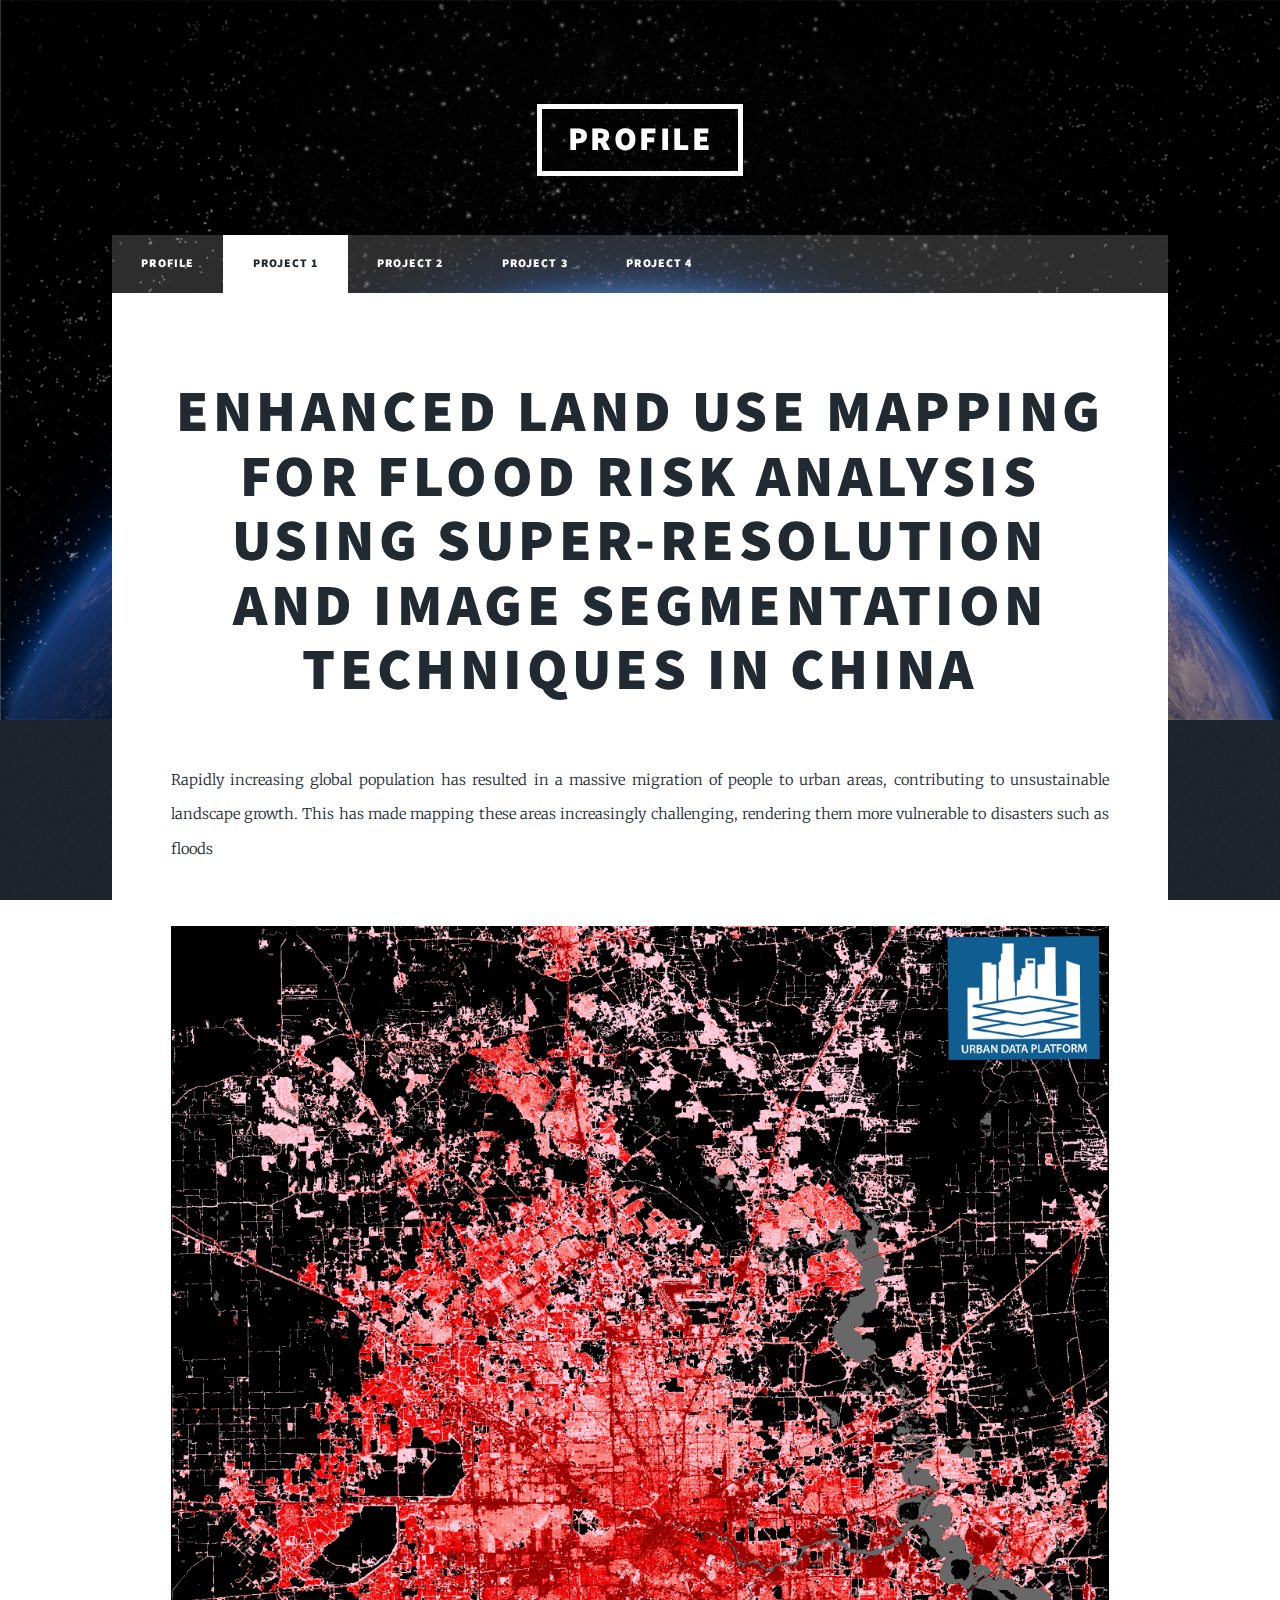
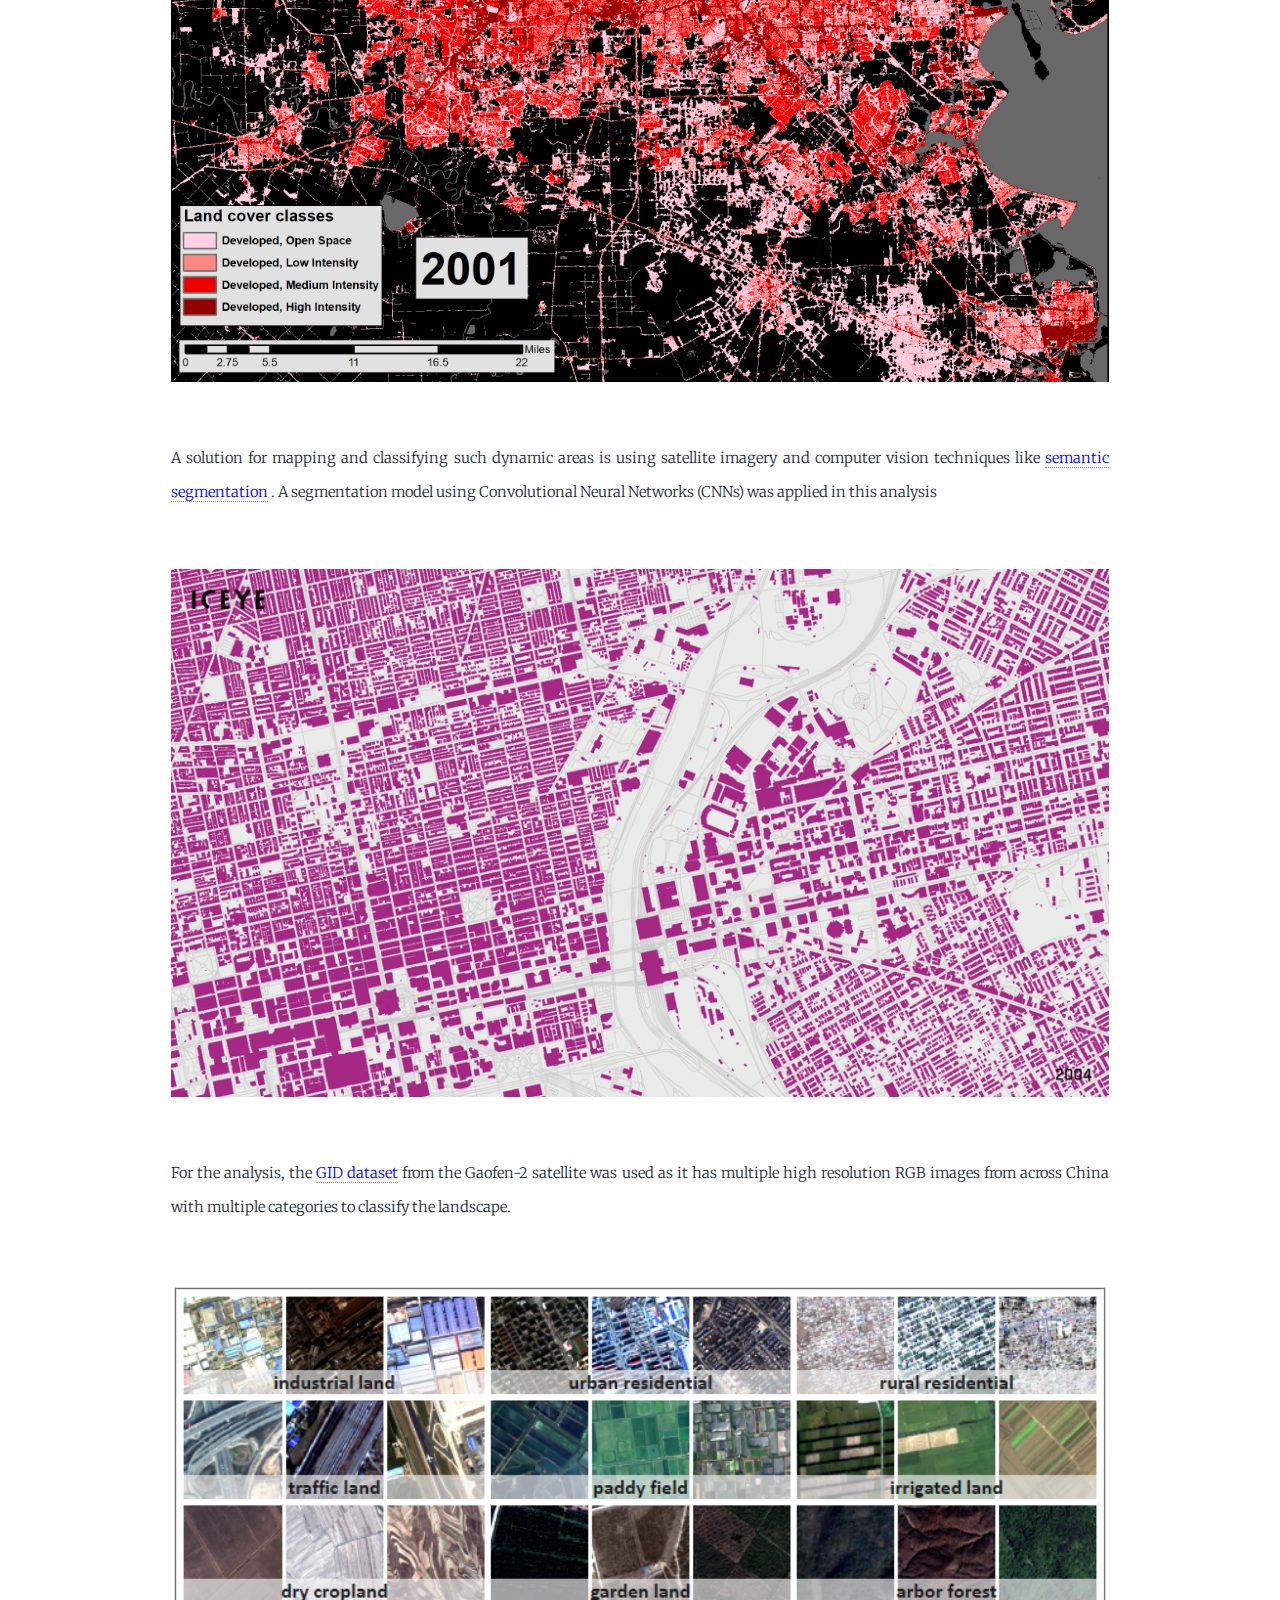
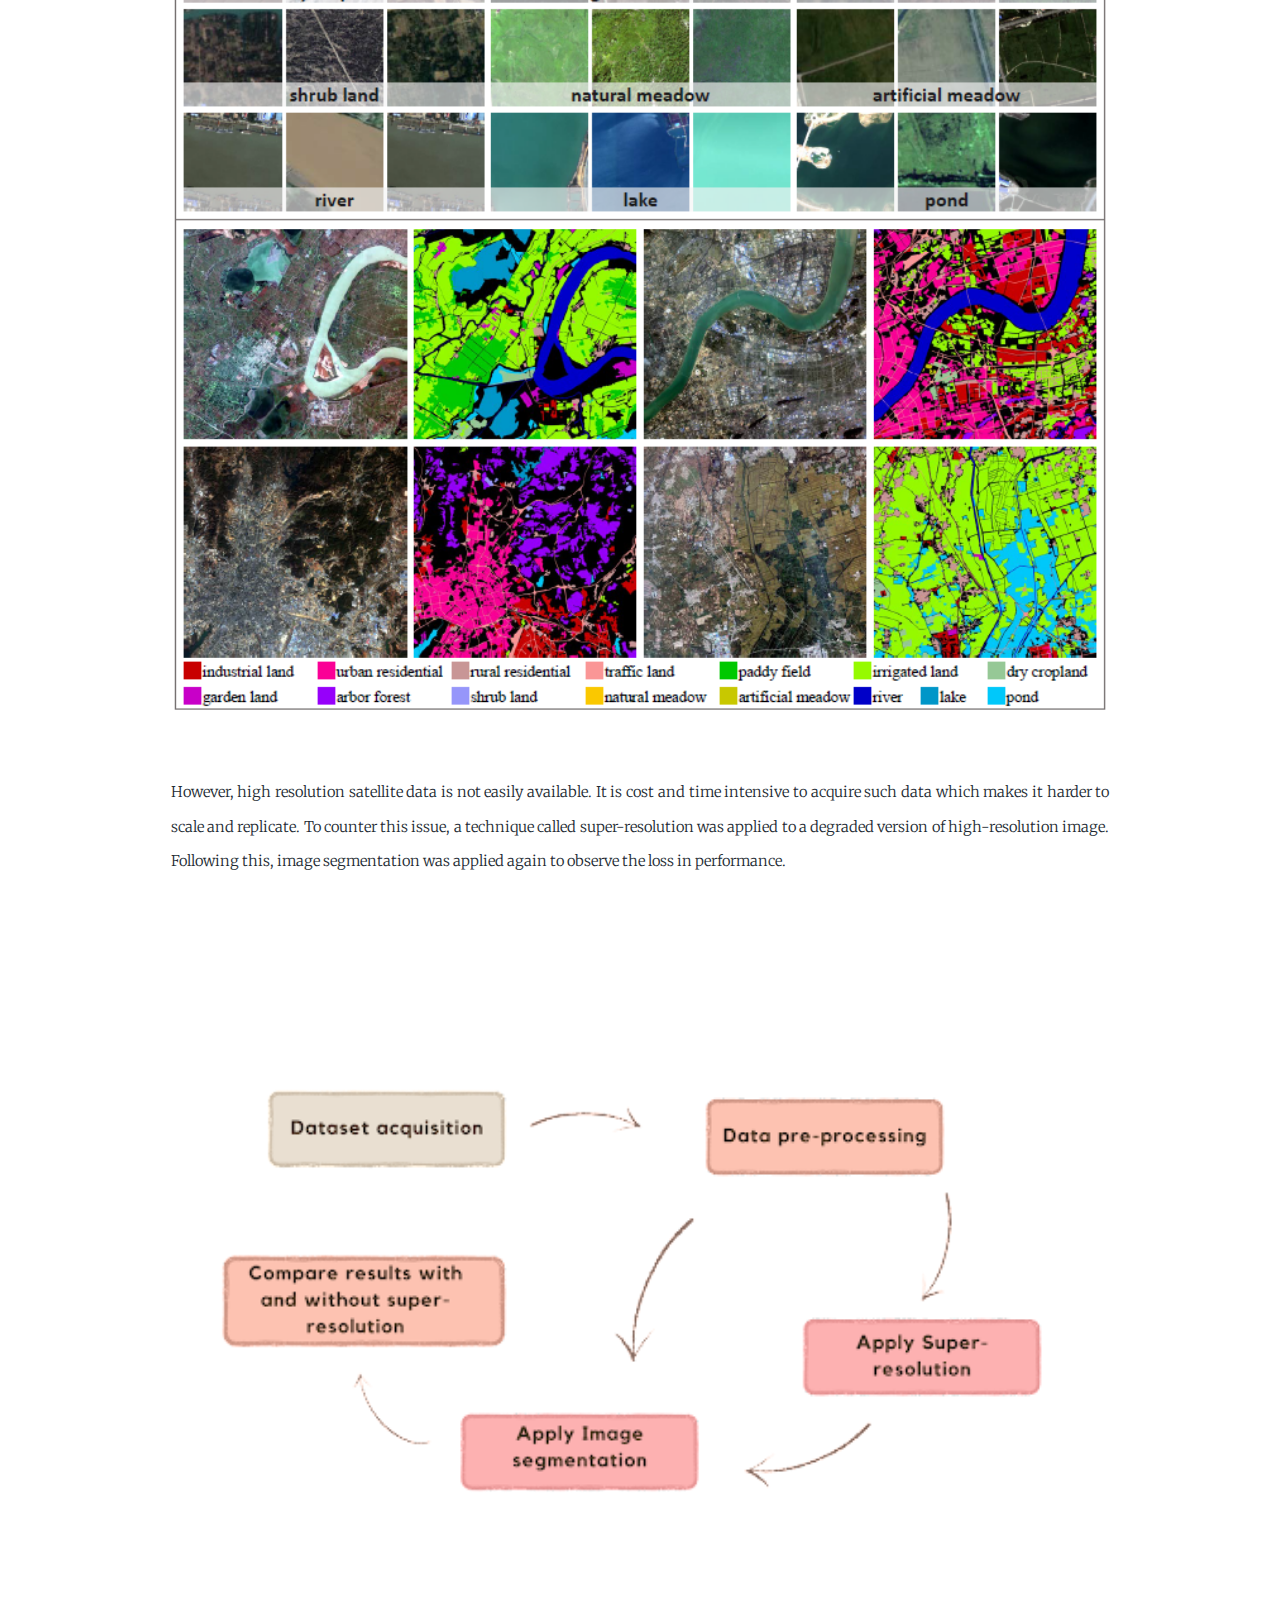
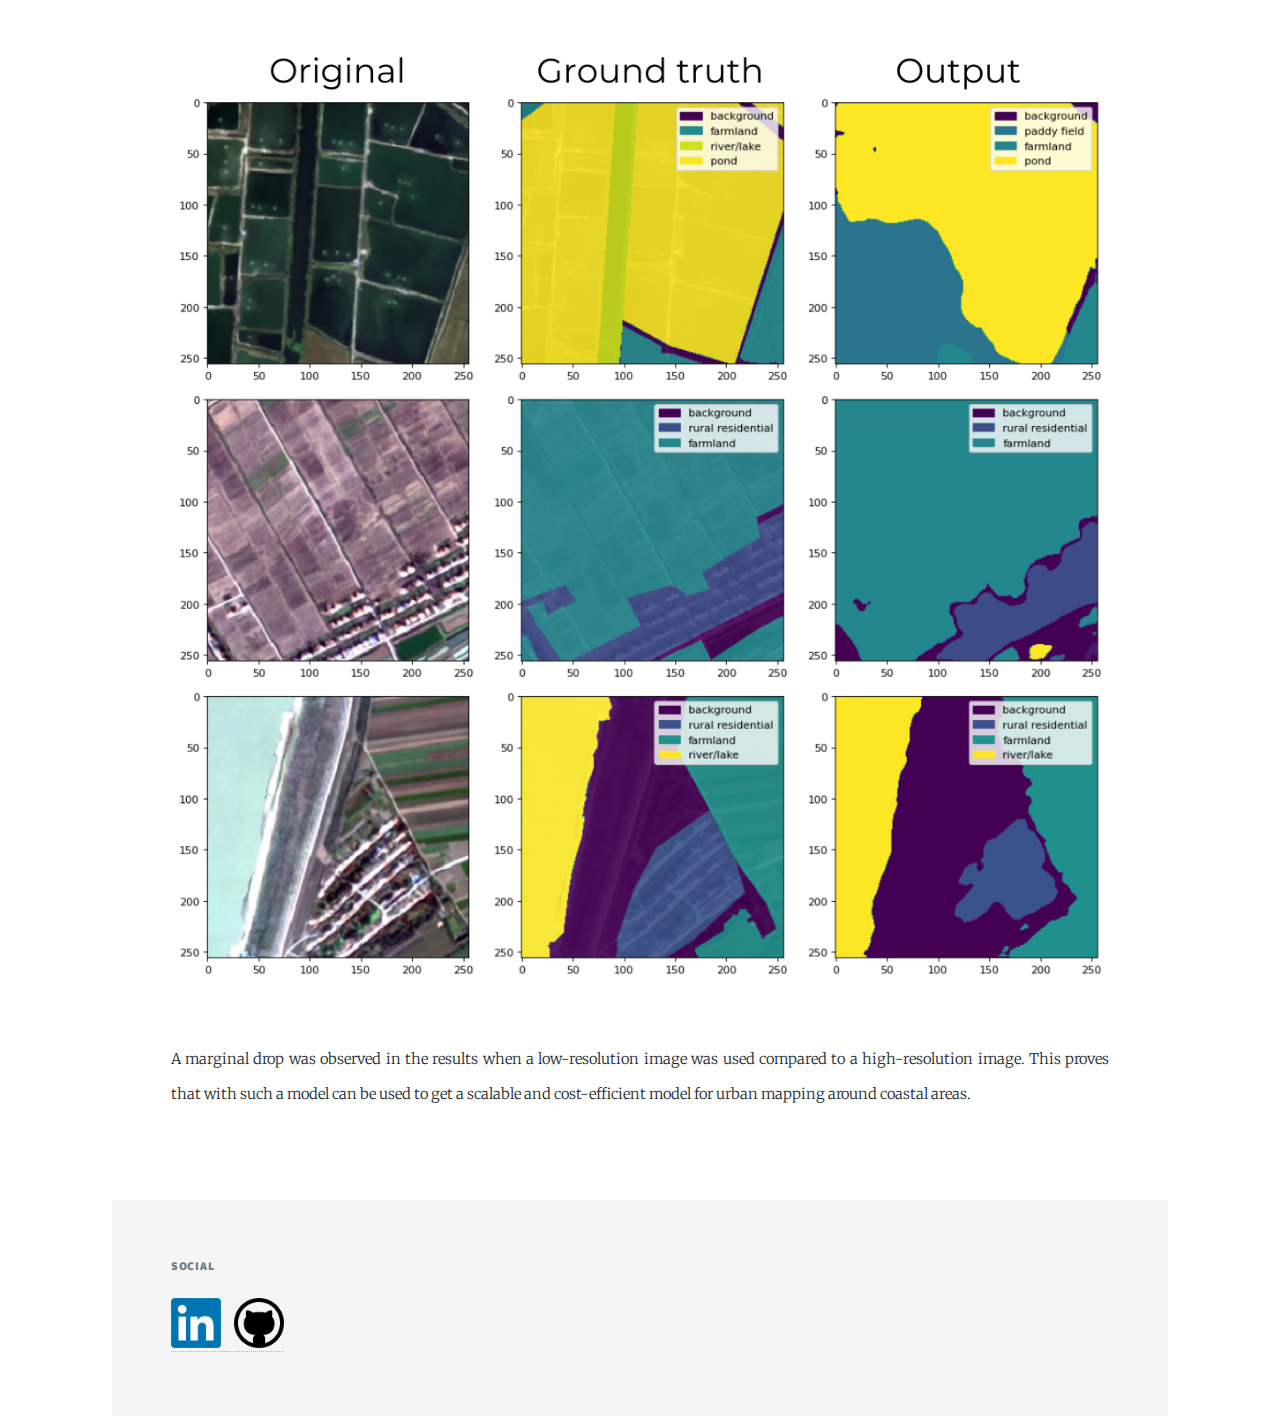
==== Project 1.html @ 46067551 "initial commit" ====
<!DOCTYPE HTML>
<!--
	Massively by HTML5 UP
	html5up.net | @ajlkn
	Free for personal and commercial use under the CCA 3.0 license (html5up.net/license)
-->
<html>
	<head>
		<title>Project 1</title>
		<meta charset="utf-8" />
		<meta name="viewport" content="width=device-width, initial-scale=1, user-scalable=no" />
		<link rel="stylesheet" href="assets/css/main.css" />
		<noscript><link rel="stylesheet" href="assets/css/noscript.css" /></noscript>
	</head>
	<body class="is-preload">

		<!-- Wrapper -->
			<div id="wrapper">

				<!-- Header -->
					<header id="header">
						<a href="index.html" class="logo">Profile</a>
					</header>

				<!-- Nav -->
					<nav id="nav">
						<ul class="links">
							<li><a href="index.html">Profile</a></li>
							<li class="active"><a href="Project 1.html">Project 1</a></li>
							<li><a href="project 2.html">Project 2</a></li>
							<li><a href="project 3.html">Project 3</a></li>
							<li><a href="project 4.html">Project 4</a></li>
						</ul>
						
					</nav>

				<!-- Main -->
					<div id="main">

						<!-- Post -->
						<section class="post">
							<header class="major">
								<h2>Enhanced Land use mapping for flood risk analysis using super-resolution and image segmentation techniques in China
								</h2>
							</header>
							<p>Rapidly increasing global population has resulted in a massive migration of people to urban areas, contributing to unsustainable landscape growth. This has made mapping these areas increasingly challenging, rendering them more vulnerable to disasters such as floods</p>
							<div class="image main"><img src="images/gif1.gif" alt=""/></div>
							<p>A solution for mapping and classifying such dynamic areas is using satellite imagery and computer vision techniques like <a href="https://www.mdpi.com/2072-4292/12/10/1667" style="color:blue;">semantic segmentation</a>
								. A segmentation model using Convolutional Neural Networks (CNNs) was applied in this analysis</p>
							<div class="image main"><img src="images/gif2.gif" alt=""/></div>
							<p>For the analysis, the <a href="https://x-ytong.github.io/project/GID.html" style="color:blue;">GID dataset</a>  from the Gaofen-2 satellite was used as it has multiple high resolution RGB images from across China with multiple categories to classify the landscape.</p>
							<div class="image main 1"><img src="images/p1image1.png" alt=""/></div>
							<p>However, high resolution satellite data is not easily available. It is cost and time intensive to acquire such data which makes it harder to scale and replicate. To counter this issue, a technique called super-resolution was applied to a degraded version of high-resolution image. Following this, image segmentation was applied again to observe the loss in performance.</p>
							<div class="image main"><img src="images/p1image2.png" alt=""/>
								<img src="images/p1image3.png" alt=""/></div>
							<p>A marginal drop was observed in the results when a low-resolution image was used compared to a high-resolution image. This proves that with such a model can be used to get a scalable and cost-efficient model for urban mapping around coastal areas. </p>
						</section>

					</div>

				<!-- Footer -->
				<footer id="footer">

					<section>
							<h3>Social</h3>
							<p><a href="https://www.linkedin.com/in/manav-gupta-isu/" target="_blank">
								<img src="images/LinkedIn.png" width="50" height="50" alt="LinkedIn">
							  </a>
							  <a href="https://github.com/Manav-Gupta" target="_blank">
								<img src="images/GitHub.png" width="50" height="50" style="margin-left:10px ;" alt="GitHub">
							  </a>
							  </p>
						</section>
					
					
					
					</section>
				</footer>

				

			</div>

		<!-- Scripts -->
			<script src="assets/js/jquery.min.js"></script>
			<script src="assets/js/jquery.scrollex.min.js"></script>
			<script src="assets/js/jquery.scrolly.min.js"></script>
			<script src="assets/js/browser.min.js"></script>
			<script src="assets/js/breakpoints.min.js"></script>
			<script src="assets/js/util.js"></script>
			<script src="assets/js/main.js"></script>

	</body>
</html>
---- assets/css/main.css ----
@import url(fontawesome-all.min.css);
@import url("https://fonts.googleapis.com/css?family=Merriweather:300,700,300italic,700italic|Source+Sans+Pro:900");

/*
	Massively by HTML5 UP
	html5up.net | @ajlkn
	Free for personal and commercial use under the CCA 3.0 license (html5up.net/license)
*/

html, body, div, span, applet, object,
iframe, h1, h2, h3, h4, h5, h6, p, blockquote,
pre, a, abbr, acronym, address, big, cite,
code, del, dfn, em, img, ins, kbd, q, s, samp,
small, strike, strong, sub, sup, tt, var, b,
u, i, center, dl, dt, dd, ol, ul, li, fieldset,
form, label, legend, table, caption, tbody,
tfoot, thead, tr, th, td, article, aside,
canvas, details, embed, figure, figcaption,
footer, header, hgroup, menu, nav, output, ruby,
section, summary, time, mark, audio, video {
	margin: 0;
	padding: 0;
	border: 0;
	font-size: 100%;
	font: inherit;
	vertical-align: baseline;}

article, aside, details, figcaption, figure,
footer, header, hgroup, menu, nav, section {
	display: block;}

body {
	line-height: 1;
}

ol, ul {
	list-style: none;
}

blockquote, q {
	quotes: none;
}

	blockquote:before, blockquote:after, q:before, q:after {
		content: '';
		content: none;
	}

table {
	border-collapse: collapse;
	border-spacing: 0;
}

body {
	-webkit-text-size-adjust: none;
}

mark {
	background-color: transparent;
	color: inherit;
}

input::-moz-focus-inner {
	border: 0;
	padding: 0;
}

input, select, textarea {
	-moz-appearance: none;
	-webkit-appearance: none;
	-ms-appearance: none;
	appearance: none;
}

/* Basic */

	@-ms-viewport {
		width: device-width;
	}

	body {
		-ms-overflow-style: scrollbar;
	}

	@media screen and (max-width: 480px) {

		html, body {
			min-width: 320px;
		}

	}

	html {
		box-sizing: border-box;
	}

	*, *:before, *:after {
		box-sizing: inherit;
	}

	body {
		color: #212931;
		background-image: url(portfolio/assets/images/earth.jpg);
	}
	

		body.is-preload *, body.is-preload *:before, body.is-preload *:after {
			-moz-animation: none !important;
			-webkit-animation: none !important;
			-ms-animation: none !important;
			animation: none !important;
			-moz-transition: none !important;
			-webkit-transition: none !important;
			-ms-transition: none !important;
			transition: none !important;
		}

/* Type */

	html {
		font-size: 16pt;
	}

		@media screen and (max-width: 1680px) {

			html {
				font-size: 12pt;
			}

		}

		@media screen and (max-width: 1280px) {

			html {
				font-size: 11pt;
			}

		}

		@media screen and (max-width: 360px) {

			html {
				font-size: 10pt;
			}

		}

	

	body, input, select, textarea {
		font-family: "Merriweather", Georgia, serif;
		font-weight: 300;
		font-size: 1rem;
		line-height: 2.375;
	}

	a {
		-moz-transition: color 0.2s ease-in-out, background-color 0.2s ease-in-out, border-color 0.2s ease-in-out, box-shadow 0.2s ease-in-out;
		-webkit-transition: color 0.2s ease-in-out, background-color 0.2s ease-in-out, border-color 0.2s ease-in-out, box-shadow 0.2s ease-in-out;
		-ms-transition: color 0.2s ease-in-out, background-color 0.2s ease-in-out, border-color 0.2s ease-in-out, box-shadow 0.2s ease-in-out;
		transition: color 0.2s ease-in-out, background-color 0.2s ease-in-out, border-color 0.2s ease-in-out, box-shadow 0.2s ease-in-out;
		border-bottom: dotted 1px;
		text-decoration: none;
	}

		a:hover {
			border-bottom-color: transparent;
		}

	strong, b {
		font-weight: 600;
	}

	em, i {
		font-style: italic;
	}

	p {
		text-align: justify;
		margin: 0 0 2rem 0;
	}

	h1, h2, h3, h4, h5, h6 {
		font-family: "Source Sans Pro", Helvetica, sans-serif;
		font-weight: 900;
		line-height: 1.5;
		letter-spacing: 0.075em;
		text-transform: uppercase;
		margin: 0 0 1rem 0;
	}

		h1 a, h2 a, h3 a, h4 a, h5 a, h6 a {
			border-bottom: 0;
			color: inherit;
			text-decoration: none;
		}

	h1 {
		font-size: 4rem;
		line-height: 1.1;
		margin: 0 0 2rem 0;
	}

	h2 {
		font-size: 1.75rem;
		line-height: 1.3;
		margin: 0 0 1.5rem 0;
	}

	h3 {
		font-size: 1.25rem;
		margin: 0 0 1.5rem 0;
	}

	h4 {
		font-size: 1rem;
	}

	h5 {
		font-size: 0.9rem;
	}

	h6 {
		font-size: 0.8rem;
	}

	sub {
		font-size: 0.8rem;
		position: relative;
		top: 0.5rem;
	}

	sup {
		font-size: 0.8rem;
		position: relative;
		top: -0.5rem;
	}

	blockquote {
		border-left: solid 4px;
		font-style: italic;
		margin: 0 0 2rem 0;
		padding: 0.5rem 0 0.5rem 2rem;
	}

	code {
		border: solid 2px;
		font-family: "Courier New", monospace;
		font-size: 0.9rem;
		margin: 0 0.25rem;
		padding: 0.25rem 0.65rem;
	}

	pre {
		-webkit-overflow-scrolling: touch;
		font-family: "Courier New", monospace;
		font-size: 0.9rem;
		margin: 0 0 2rem 0;
	}

		pre code {
			display: block;
			line-height: 1.75;
			padding: 1rem 1.5rem;
			overflow-x: auto;
		}

	hr {
		border: 0;
		border-bottom: solid 2px;
		margin: 3rem 0;
	}

		hr.major {
			margin: 5rem 0;
		}

	.align-left {
		text-align: left;
	}

	.align-center {
		text-align: center;
	}

	.align-right {
		text-align: right;
	}

	input, select, textarea {
		color: #212931;
	}

	a {
		color: #212931;
		border-bottom-color: rgba(33, 41, 49, 0.5);
	}

		a:hover {
			border-bottom-color: transparent;
			color: #18bfef !important;
		}

	strong, b {
		color: #212931;
	}

	h1, h2, h3, h4, h5, h6 {
		color: #212931;
	}

	blockquote {
		border-left-color: #eeeeee;
	}

	code {
		background: rgba(220, 220, 220, 0.25);
		border-color: #eeeeee;
	}

	hr {
		border-bottom-color: #eeeeee;
	}

/* Row */

	.row {
		display: flex;
		flex-wrap: wrap;
		box-sizing: border-box;
		align-items: stretch;
	}

		.row > * {
			box-sizing: border-box;
		}

		.row.gtr-uniform > * > :last-child {
			margin-bottom: 0;
		}

		.row.aln-left {
			justify-content: flex-start;
		}

		.row.aln-center {
			justify-content: center;
		}

		.row.aln-right {
			justify-content: flex-end;
		}

		.row.aln-top {
			align-items: flex-start;
		}

		.row.aln-middle {
			align-items: center;
		}

		.row.aln-bottom {
			align-items: flex-end;
		}

		.row > .imp {
			order: -1;
		}

		.row > .col-1 {
			width: 8.33333%;
		}

		.row > .off-1 {
			margin-left: 8.33333%;
		}

		.row > .col-2 {
			width: 16.66667%;
		}

		.row > .off-2 {
			margin-left: 16.66667%;
		}

		.row > .col-3 {
			width: 25%;
		}

		.row > .off-3 {
			margin-left: 25%;
		}

		.row > .col-4 {
			width: 33.33333%;
		}

		.row > .off-4 {
			margin-left: 33.33333%;
		}

		.row > .col-5 {
			width: 41.66667%;
		}

		.row > .off-5 {
			margin-left: 41.66667%;
		}

		.row > .col-6 {
			width: 50%;
		}

		.row > .off-6 {
			margin-left: 50%;
		}

		.row > .col-7 {
			width: 58.33333%;
		}

		.row > .off-7 {
			margin-left: 58.33333%;
		}

		.row > .col-8 {
			width: 66.66667%;
		}

		.row > .off-8 {
			margin-left: 66.66667%;
		}

		.row > .col-9 {
			width: 75%;
		}

		.row > .off-9 {
			margin-left: 75%;
		}

		.row > .col-10 {
			width: 83.33333%;
		}

		.row > .off-10 {
			margin-left: 83.33333%;
		}

		.row > .col-11 {
			width: 91.66667%;
		}

		.row > .off-11 {
			margin-left: 91.66667%;
		}

		.row > .col-12 {
			width: 100%;
		}

		.row > .off-12 {
			margin-left: 100%;
		}

		.row.gtr-0 {
			margin-top: 0;
			margin-left: 0rem;
		}

			.row.gtr-0 > * {
				padding: 0 0 0 0rem;
			}

			.row.gtr-0.gtr-uniform {
				margin-top: 0rem;
			}

				.row.gtr-0.gtr-uniform > * {
					padding-top: 0rem;
				}

		.row.gtr-25 {
			margin-top: 0;
			margin-left: -0.375rem;
		}

			.row.gtr-25 > * {
				padding: 0 0 0 0.375rem;
			}

			.row.gtr-25.gtr-uniform {
				margin-top: -0.375rem;
			}

				.row.gtr-25.gtr-uniform > * {
					padding-top: 0.375rem;
				}

		.row.gtr-50 {
			margin-top: 0;
			margin-left: -0.75rem;
		}

			.row.gtr-50 > * {
				padding: 0 0 0 0.75rem;
			}

			.row.gtr-50.gtr-uniform {
				margin-top: -0.75rem;
			}

				.row.gtr-50.gtr-uniform > * {
					padding-top: 0.75rem;
				}

		.row {
			margin-top: 0;
			margin-left: -1.5rem;
		}

			.row > * {
				padding: 0 0 0 1.5rem;
			}

			.row.gtr-uniform {
				margin-top: -1.5rem;
			}

				.row.gtr-uniform > * {
					padding-top: 1.5rem;
				}

		.row.gtr-150 {
			margin-top: 0;
			margin-left: -2.25rem;
		}

			.row.gtr-150 > * {
				padding: 0 0 0 2.25rem;
			}

			.row.gtr-150.gtr-uniform {
				margin-top: -2.25rem;
			}

				.row.gtr-150.gtr-uniform > * {
					padding-top: 2.25rem;
				}

		.row.gtr-200 {
			margin-top: 0;
			margin-left: -3rem;
		}

			.row.gtr-200 > * {
				padding: 0 0 0 3rem;
			}

			.row.gtr-200.gtr-uniform {
				margin-top: -3rem;
			}

				.row.gtr-200.gtr-uniform > * {
					padding-top: 3rem;
				}

		@media screen and (max-width: 1680px) {

			.row {
				display: flex;
				flex-wrap: wrap;
				box-sizing: border-box;
				align-items: stretch;
			}

				.row > * {
					box-sizing: border-box;
				}

				.row.gtr-uniform > * > :last-child {
					margin-bottom: 0;
				}

				.row.aln-left {
					justify-content: flex-start;
				}

				.row.aln-center {
					justify-content: center;
				}

				.row.aln-right {
					justify-content: flex-end;
				}

				.row.aln-top {
					align-items: flex-start;
				}

				.row.aln-middle {
					align-items: center;
				}

				.row.aln-bottom {
					align-items: flex-end;
				}

				.row > .imp-xlarge {
					order: -1;
				}

				.row > .col-1-xlarge {
					width: 8.33333%;
				}

				.row > .off-1-xlarge {
					margin-left: 8.33333%;
				}

				.row > .col-2-xlarge {
					width: 16.66667%;
				}

				.row > .off-2-xlarge {
					margin-left: 16.66667%;
				}

				.row > .col-3-xlarge {
					width: 25%;
				}

				.row > .off-3-xlarge {
					margin-left: 25%;
				}

				.row > .col-4-xlarge {
					width: 33.33333%;
				}

				.row > .off-4-xlarge {
					margin-left: 33.33333%;
				}

				.row > .col-5-xlarge {
					width: 41.66667%;
				}

				.row > .off-5-xlarge {
					margin-left: 41.66667%;
				}

				.row > .col-6-xlarge {
					width: 50%;
				}

				.row > .off-6-xlarge {
					margin-left: 50%;
				}

				.row > .col-7-xlarge {
					width: 58.33333%;
				}

				.row > .off-7-xlarge {
					margin-left: 58.33333%;
				}

				.row > .col-8-xlarge {
					width: 66.66667%;
				}

				.row > .off-8-xlarge {
					margin-left: 66.66667%;
				}

				.row > .col-9-xlarge {
					width: 75%;
				}

				.row > .off-9-xlarge {
					margin-left: 75%;
				}

				.row > .col-10-xlarge {
					width: 83.33333%;
				}

				.row > .off-10-xlarge {
					margin-left: 83.33333%;
				}

				.row > .col-11-xlarge {
					width: 91.66667%;
				}

				.row > .off-11-xlarge {
					margin-left: 91.66667%;
				}

				.row > .col-12-xlarge {
					width: 100%;
				}

				.row > .off-12-xlarge {
					margin-left: 100%;
				}

				.row.gtr-0 {
					margin-top: 0;
					margin-left: 0rem;
				}

					.row.gtr-0 > * {
						padding: 0 0 0 0rem;
					}

					.row.gtr-0.gtr-uniform {
						margin-top: 0rem;
					}

						.row.gtr-0.gtr-uniform > * {
							padding-top: 0rem;
						}

				.row.gtr-25 {
					margin-top: 0;
					margin-left: -0.375rem;
				}

					.row.gtr-25 > * {
						padding: 0 0 0 0.375rem;
					}

					.row.gtr-25.gtr-uniform {
						margin-top: -0.375rem;
					}

						.row.gtr-25.gtr-uniform > * {
							padding-top: 0.375rem;
						}

				.row.gtr-50 {
					margin-top: 0;
					margin-left: -0.75rem;
				}

					.row.gtr-50 > * {
						padding: 0 0 0 0.75rem;
					}

					.row.gtr-50.gtr-uniform {
						margin-top: -0.75rem;
					}

						.row.gtr-50.gtr-uniform > * {
							padding-top: 0.75rem;
						}

				.row {
					margin-top: 0;
					margin-left: -1.5rem;
				}

					.row > * {
						padding: 0 0 0 1.5rem;
					}

					.row.gtr-uniform {
						margin-top: -1.5rem;
					}

						.row.gtr-uniform > * {
							padding-top: 1.5rem;
						}

				.row.gtr-150 {
					margin-top: 0;
					margin-left: -2.25rem;
				}

					.row.gtr-150 > * {
						padding: 0 0 0 2.25rem;
					}

					.row.gtr-150.gtr-uniform {
						margin-top: -2.25rem;
					}

						.row.gtr-150.gtr-uniform > * {
							padding-top: 2.25rem;
						}

				.row.gtr-200 {
					margin-top: 0;
					margin-left: -3rem;
				}

					.row.gtr-200 > * {
						padding: 0 0 0 3rem;
					}

					.row.gtr-200.gtr-uniform {
						margin-top: -3rem;
					}

						.row.gtr-200.gtr-uniform > * {
							padding-top: 3rem;
						}

		}

		@media screen and (max-width: 1280px) {

			.row {
				display: flex;
				flex-wrap: wrap;
				box-sizing: border-box;
				align-items: stretch;
			}

				.row > * {
					box-sizing: border-box;
				}

				.row.gtr-uniform > * > :last-child {
					margin-bottom: 0;
				}

				.row.aln-left {
					justify-content: flex-start;
				}

				.row.aln-center {
					justify-content: center;
				}

				.row.aln-right {
					justify-content: flex-end;
				}

				.row.aln-top {
					align-items: flex-start;
				}

				.row.aln-middle {
					align-items: center;
				}

				.row.aln-bottom {
					align-items: flex-end;
				}

				.row > .imp-large {
					order: -1;
				}

				.row > .col-1-large {
					width: 8.33333%;
				}

				.row > .off-1-large {
					margin-left: 8.33333%;
				}

				.row > .col-2-large {
					width: 16.66667%;
				}

				.row > .off-2-large {
					margin-left: 16.66667%;
				}

				.row > .col-3-large {
					width: 25%;
				}

				.row > .off-3-large {
					margin-left: 25%;
				}

				.row > .col-4-large {
					width: 33.33333%;
				}

				.row > .off-4-large {
					margin-left: 33.33333%;
				}

				.row > .col-5-large {
					width: 41.66667%;
				}

				.row > .off-5-large {
					margin-left: 41.66667%;
				}

				.row > .col-6-large {
					width: 50%;
				}

				.row > .off-6-large {
					margin-left: 50%;
				}

				.row > .col-7-large {
					width: 58.33333%;
				}

				.row > .off-7-large {
					margin-left: 58.33333%;
				}

				.row > .col-8-large {
					width: 66.66667%;
				}

				.row > .off-8-large {
					margin-left: 66.66667%;
				}

				.row > .col-9-large {
					width: 75%;
				}

				.row > .off-9-large {
					margin-left: 75%;
				}

				.row > .col-10-large {
					width: 83.33333%;
				}

				.row > .off-10-large {
					margin-left: 83.33333%;
				}

				.row > .col-11-large {
					width: 91.66667%;
				}

				.row > .off-11-large {
					margin-left: 91.66667%;
				}

				.row > .col-12-large {
					width: 100%;
				}

				.row > .off-12-large {
					margin-left: 100%;
				}

				.row.gtr-0 {
					margin-top: 0;
					margin-left: 0rem;
				}

					.row.gtr-0 > * {
						padding: 0 0 0 0rem;
					}

					.row.gtr-0.gtr-uniform {
						margin-top: 0rem;
					}

						.row.gtr-0.gtr-uniform > * {
							padding-top: 0rem;
						}

				.row.gtr-25 {
					margin-top: 0;
					margin-left: -0.375rem;
				}

					.row.gtr-25 > * {
						padding: 0 0 0 0.375rem;
					}

					.row.gtr-25.gtr-uniform {
						margin-top: -0.375rem;
					}

						.row.gtr-25.gtr-uniform > * {
							padding-top: 0.375rem;
						}

				.row.gtr-50 {
					margin-top: 0;
					margin-left: -0.75rem;
				}

					.row.gtr-50 > * {
						padding: 0 0 0 0.75rem;
					}

					.row.gtr-50.gtr-uniform {
						margin-top: -0.75rem;
					}

						.row.gtr-50.gtr-uniform > * {
							padding-top: 0.75rem;
						}

				.row {
					margin-top: 0;
					margin-left: -1.5rem;
				}

					.row > * {
						padding: 0 0 0 1.5rem;
					}

					.row.gtr-uniform {
						margin-top: -1.5rem;
					}

						.row.gtr-uniform > * {
							padding-top: 1.5rem;
						}

				.row.gtr-150 {
					margin-top: 0;
					margin-left: -2.25rem;
				}

					.row.gtr-150 > * {
						padding: 0 0 0 2.25rem;
					}

					.row.gtr-150.gtr-uniform {
						margin-top: -2.25rem;
					}

						.row.gtr-150.gtr-uniform > * {
							padding-top: 2.25rem;
						}

				.row.gtr-200 {
					margin-top: 0;
					margin-left: -3rem;
				}

					.row.gtr-200 > * {
						padding: 0 0 0 3rem;
					}

					.row.gtr-200.gtr-uniform {
						margin-top: -3rem;
					}

						.row.gtr-200.gtr-uniform > * {
							padding-top: 3rem;
						}

		}

		@media screen and (max-width: 980px) {

			.row {
				display: flex;
				flex-wrap: wrap;
				box-sizing: border-box;
				align-items: stretch;
			}

				.row > * {
					box-sizing: border-box;
				}

				.row.gtr-uniform > * > :last-child {
					margin-bottom: 0;
				}

				.row.aln-left {
					justify-content: flex-start;
				}

				.row.aln-center {
					justify-content: center;
				}

				.row.aln-right {
					justify-content: flex-end;
				}

				.row.aln-top {
					align-items: flex-start;
				}

				.row.aln-middle {
					align-items: center;
				}

				.row.aln-bottom {
					align-items: flex-end;
				}

				.row > .imp-medium {
					order: -1;
				}

				.row > .col-1-medium {
					width: 8.33333%;
				}

				.row > .off-1-medium {
					margin-left: 8.33333%;
				}

				.row > .col-2-medium {
					width: 16.66667%;
				}

				.row > .off-2-medium {
					margin-left: 16.66667%;
				}

				.row > .col-3-medium {
					width: 25%;
				}

				.row > .off-3-medium {
					margin-left: 25%;
				}

				.row > .col-4-medium {
					width: 33.33333%;
				}

				.row > .off-4-medium {
					margin-left: 33.33333%;
				}

				.row > .col-5-medium {
					width: 41.66667%;
				}

				.row > .off-5-medium {
					margin-left: 41.66667%;
				}

				.row > .col-6-medium {
					width: 50%;
				}

				.row > .off-6-medium {
					margin-left: 50%;
				}

				.row > .col-7-medium {
					width: 58.33333%;
				}

				.row > .off-7-medium {
					margin-left: 58.33333%;
				}

				.row > .col-8-medium {
					width: 66.66667%;
				}

				.row > .off-8-medium {
					margin-left: 66.66667%;
				}

				.row > .col-9-medium {
					width: 75%;
				}

				.row > .off-9-medium {
					margin-left: 75%;
				}

				.row > .col-10-medium {
					width: 83.33333%;
				}

				.row > .off-10-medium {
					margin-left: 83.33333%;
				}

				.row > .col-11-medium {
					width: 91.66667%;
				}

				.row > .off-11-medium {
					margin-left: 91.66667%;
				}

				.row > .col-12-medium {
					width: 100%;
				}

				.row > .off-12-medium {
					margin-left: 100%;
				}

				.row.gtr-0 {
					margin-top: 0;
					margin-left: 0rem;
				}

					.row.gtr-0 > * {
						padding: 0 0 0 0rem;
					}

					.row.gtr-0.gtr-uniform {
						margin-top: 0rem;
					}

						.row.gtr-0.gtr-uniform > * {
							padding-top: 0rem;
						}

				.row.gtr-25 {
					margin-top: 0;
					margin-left: -0.375rem;
				}

					.row.gtr-25 > * {
						padding: 0 0 0 0.375rem;
					}

					.row.gtr-25.gtr-uniform {
						margin-top: -0.375rem;
					}

						.row.gtr-25.gtr-uniform > * {
							padding-top: 0.375rem;
						}

				.row.gtr-50 {
					margin-top: 0;
					margin-left: -0.75rem;
				}

					.row.gtr-50 > * {
						padding: 0 0 0 0.75rem;
					}

					.row.gtr-50.gtr-uniform {
						margin-top: -0.75rem;
					}

						.row.gtr-50.gtr-uniform > * {
							padding-top: 0.75rem;
						}

				.row {
					margin-top: 0;
					margin-left: -1.5rem;
				}

					.row > * {
						padding: 0 0 0 1.5rem;
					}

					.row.gtr-uniform {
						margin-top: -1.5rem;
					}

						.row.gtr-uniform > * {
							padding-top: 1.5rem;
						}

				.row.gtr-150 {
					margin-top: 0;
					margin-left: -2.25rem;
				}

					.row.gtr-150 > * {
						padding: 0 0 0 2.25rem;
					}

					.row.gtr-150.gtr-uniform {
						margin-top: -2.25rem;
					}

						.row.gtr-150.gtr-uniform > * {
							padding-top: 2.25rem;
						}

				.row.gtr-200 {
					margin-top: 0;
					margin-left: -3rem;
				}

					.row.gtr-200 > * {
						padding: 0 0 0 3rem;
					}

					.row.gtr-200.gtr-uniform {
						margin-top: -3rem;
					}

						.row.gtr-200.gtr-uniform > * {
							padding-top: 3rem;
						}

		}

		@media screen and (max-width: 736px) {

			.row {
				display: flex;
				flex-wrap: wrap;
				box-sizing: border-box;
				align-items: stretch;
			}

				.row > * {
					box-sizing: border-box;
				}

				.row.gtr-uniform > * > :last-child {
					margin-bottom: 0;
				}

				.row.aln-left {
					justify-content: flex-start;
				}

				.row.aln-center {
					justify-content: center;
				}

				.row.aln-right {
					justify-content: flex-end;
				}

				.row.aln-top {
					align-items: flex-start;
				}

				.row.aln-middle {
					align-items: center;
				}

				.row.aln-bottom {
					align-items: flex-end;
				}

				.row > .imp-small {
					order: -1;
				}

				.row > .col-1-small {
					width: 8.33333%;
				}

				.row > .off-1-small {
					margin-left: 8.33333%;
				}

				.row > .col-2-small {
					width: 16.66667%;
				}

				.row > .off-2-small {
					margin-left: 16.66667%;
				}

				.row > .col-3-small {
					width: 25%;
				}

				.row > .off-3-small {
					margin-left: 25%;
				}

				.row > .col-4-small {
					width: 33.33333%;
				}

				.row > .off-4-small {
					margin-left: 33.33333%;
				}

				.row > .col-5-small {
					width: 41.66667%;
				}

				.row > .off-5-small {
					margin-left: 41.66667%;
				}

				.row > .col-6-small {
					width: 50%;
				}

				.row > .off-6-small {
					margin-left: 50%;
				}

				.row > .col-7-small {
					width: 58.33333%;
				}

				.row > .off-7-small {
					margin-left: 58.33333%;
				}

				.row > .col-8-small {
					width: 66.66667%;
				}

				.row > .off-8-small {
					margin-left: 66.66667%;
				}

				.row > .col-9-small {
					width: 75%;
				}

				.row > .off-9-small {
					margin-left: 75%;
				}

				.row > .col-10-small {
					width: 83.33333%;
				}

				.row > .off-10-small {
					margin-left: 83.33333%;
				}

				.row > .col-11-small {
					width: 91.66667%;
				}

				.row > .off-11-small {
					margin-left: 91.66667%;
				}

				.row > .col-12-small {
					width: 100%;
				}

				.row > .off-12-small {
					margin-left: 100%;
				}

				.row.gtr-0 {
					margin-top: 0;
					margin-left: 0rem;
				}

					.row.gtr-0 > * {
						padding: 0 0 0 0rem;
					}

					.row.gtr-0.gtr-uniform {
						margin-top: 0rem;
					}

						.row.gtr-0.gtr-uniform > * {
							padding-top: 0rem;
						}

				.row.gtr-25 {
					margin-top: 0;
					margin-left: -0.375rem;
				}

					.row.gtr-25 > * {
						padding: 0 0 0 0.375rem;
					}

					.row.gtr-25.gtr-uniform {
						margin-top: -0.375rem;
					}

						.row.gtr-25.gtr-uniform > * {
							padding-top: 0.375rem;
						}

				.row.gtr-50 {
					margin-top: 0;
					margin-left: -0.75rem;
				}

					.row.gtr-50 > * {
						padding: 0 0 0 0.75rem;
					}

					.row.gtr-50.gtr-uniform {
						margin-top: -0.75rem;
					}

						.row.gtr-50.gtr-uniform > * {
							padding-top: 0.75rem;
						}

				.row {
					margin-top: 0;
					margin-left: -1.5rem;
				}

					.row > * {
						padding: 0 0 0 1.5rem;
					}

					.row.gtr-uniform {
						margin-top: -1.5rem;
					}

						.row.gtr-uniform > * {
							padding-top: 1.5rem;
						}

				.row.gtr-150 {
					margin-top: 0;
					margin-left: -2.25rem;
				}

					.row.gtr-150 > * {
						padding: 0 0 0 2.25rem;
					}

					.row.gtr-150.gtr-uniform {
						margin-top: -2.25rem;
					}

						.row.gtr-150.gtr-uniform > * {
							padding-top: 2.25rem;
						}

				.row.gtr-200 {
					margin-top: 0;
					margin-left: -3rem;
				}

					.row.gtr-200 > * {
						padding: 0 0 0 3rem;
					}

					.row.gtr-200.gtr-uniform {
						margin-top: -3rem;
					}

						.row.gtr-200.gtr-uniform > * {
							padding-top: 3rem;
						}

		}

		@media screen and (max-width: 480px) {

			.row {
				display: flex;
				flex-wrap: wrap;
				box-sizing: border-box;
				align-items: stretch;
			}

				.row > * {
					box-sizing: border-box;
				}

				.row.gtr-uniform > * > :last-child {
					margin-bottom: 0;
				}

				.row.aln-left {
					justify-content: flex-start;
				}

				.row.aln-center {
					justify-content: center;
				}

				.row.aln-right {
					justify-content: flex-end;
				}

				.row.aln-top {
					align-items: flex-start;
				}

				.row.aln-middle {
					align-items: center;
				}

				.row.aln-bottom {
					align-items: flex-end;
				}

				.row > .imp-xsmall {
					order: -1;
				}

				.row > .col-1-xsmall {
					width: 8.33333%;
				}

				.row > .off-1-xsmall {
					margin-left: 8.33333%;
				}

				.row > .col-2-xsmall {
					width: 16.66667%;
				}

				.row > .off-2-xsmall {
					margin-left: 16.66667%;
				}

				.row > .col-3-xsmall {
					width: 25%;
				}

				.row > .off-3-xsmall {
					margin-left: 25%;
				}

				.row > .col-4-xsmall {
					width: 33.33333%;
				}

				.row > .off-4-xsmall {
					margin-left: 33.33333%;
				}

				.row > .col-5-xsmall {
					width: 41.66667%;
				}

				.row > .off-5-xsmall {
					margin-left: 41.66667%;
				}

				.row > .col-6-xsmall {
					width: 50%;
				}

				.row > .off-6-xsmall {
					margin-left: 50%;
				}

				.row > .col-7-xsmall {
					width: 58.33333%;
				}

				.row > .off-7-xsmall {
					margin-left: 58.33333%;
				}

				.row > .col-8-xsmall {
					width: 66.66667%;
				}

				.row > .off-8-xsmall {
					margin-left: 66.66667%;
				}

				.row > .col-9-xsmall {
					width: 75%;
				}

				.row > .off-9-xsmall {
					margin-left: 75%;
				}

				.row > .col-10-xsmall {
					width: 83.33333%;
				}

				.row > .off-10-xsmall {
					margin-left: 83.33333%;
				}

				.row > .col-11-xsmall {
					width: 91.66667%;
				}

				.row > .off-11-xsmall {
					margin-left: 91.66667%;
				}

				.row > .col-12-xsmall {
					width: 100%;
				}

				.row > .off-12-xsmall {
					margin-left: 100%;
				}

				.row.gtr-0 {
					margin-top: 0;
					margin-left: 0rem;
				}

					.row.gtr-0 > * {
						padding: 0 0 0 0rem;
					}

					.row.gtr-0.gtr-uniform {
						margin-top: 0rem;
					}

						.row.gtr-0.gtr-uniform > * {
							padding-top: 0rem;
						}

				.row.gtr-25 {
					margin-top: 0;
					margin-left: -0.375rem;
				}

					.row.gtr-25 > * {
						padding: 0 0 0 0.375rem;
					}

					.row.gtr-25.gtr-uniform {
						margin-top: -0.375rem;
					}

						.row.gtr-25.gtr-uniform > * {
							padding-top: 0.375rem;
						}

				.row.gtr-50 {
					margin-top: 0;
					margin-left: -0.75rem;
				}

					.row.gtr-50 > * {
						padding: 0 0 0 0.75rem;
					}

					.row.gtr-50.gtr-uniform {
						margin-top: -0.75rem;
					}

						.row.gtr-50.gtr-uniform > * {
							padding-top: 0.75rem;
						}

				.row {
					margin-top: 0;
					margin-left: -1.5rem;
				}

					.row > * {
						padding: 0 0 0 1.5rem;
					}

					.row.gtr-uniform {
						margin-top: -1.5rem;
					}

						.row.gtr-uniform > * {
							padding-top: 1.5rem;
						}

				.row.gtr-150 {
					margin-top: 0;
					margin-left: -2.25rem;
				}

					.row.gtr-150 > * {
						padding: 0 0 0 2.25rem;
					}

					.row.gtr-150.gtr-uniform {
						margin-top: -2.25rem;
					}

						.row.gtr-150.gtr-uniform > * {
							padding-top: 2.25rem;
						}

				.row.gtr-200 {
					margin-top: 0;
					margin-left: -3rem;
				}

					.row.gtr-200 > * {
						padding: 0 0 0 3rem;
					}

					.row.gtr-200.gtr-uniform {
						margin-top: -3rem;
					}

						.row.gtr-200.gtr-uniform > * {
							padding-top: 3rem;
						}

		}

		@media screen and (max-width: 360px) {

			.row {
				display: flex;
				flex-wrap: wrap;
				box-sizing: border-box;
				align-items: stretch;
			}

				.row > * {
					box-sizing: border-box;
				}

				.row.gtr-uniform > * > :last-child {
					margin-bottom: 0;
				}

				.row.aln-left {
					justify-content: flex-start;
				}

				.row.aln-center {
					justify-content: center;
				}

				.row.aln-right {
					justify-content: flex-end;
				}

				.row.aln-top {
					align-items: flex-start;
				}

				.row.aln-middle {
					align-items: center;
				}

				.row.aln-bottom {
					align-items: flex-end;
				}

				.row > .imp-xxsmall {
					order: -1;
				}

				.row > .col-1-xxsmall {
					width: 8.33333%;
				}

				.row > .off-1-xxsmall {
					margin-left: 8.33333%;
				}

				.row > .col-2-xxsmall {
					width: 16.66667%;
				}

				.row > .off-2-xxsmall {
					margin-left: 16.66667%;
				}

				.row > .col-3-xxsmall {
					width: 25%;
				}

				.row > .off-3-xxsmall {
					margin-left: 25%;
				}

				.row > .col-4-xxsmall {
					width: 33.33333%;
				}

				.row > .off-4-xxsmall {
					margin-left: 33.33333%;
				}

				.row > .col-5-xxsmall {
					width: 41.66667%;
				}

				.row > .off-5-xxsmall {
					margin-left: 41.66667%;
				}

				.row > .col-6-xxsmall {
					width: 50%;
				}

				.row > .off-6-xxsmall {
					margin-left: 50%;
				}

				.row > .col-7-xxsmall {
					width: 58.33333%;
				}

				.row > .off-7-xxsmall {
					margin-left: 58.33333%;
				}

				.row > .col-8-xxsmall {
					width: 66.66667%;
				}

				.row > .off-8-xxsmall {
					margin-left: 66.66667%;
				}

				.row > .col-9-xxsmall {
					width: 75%;
				}

				.row > .off-9-xxsmall {
					margin-left: 75%;
				}

				.row > .col-10-xxsmall {
					width: 83.33333%;
				}

				.row > .off-10-xxsmall {
					margin-left: 83.33333%;
				}

				.row > .col-11-xxsmall {
					width: 91.66667%;
				}

				.row > .off-11-xxsmall {
					margin-left: 91.66667%;
				}

				.row > .col-12-xxsmall {
					width: 100%;
				}

				.row > .off-12-xxsmall {
					margin-left: 100%;
				}

				.row.gtr-0 {
					margin-top: 0;
					margin-left: 0rem;
				}

					.row.gtr-0 > * {
						padding: 0 0 0 0rem;
					}

					.row.gtr-0.gtr-uniform {
						margin-top: 0rem;
					}

						.row.gtr-0.gtr-uniform > * {
							padding-top: 0rem;
						}

				.row.gtr-25 {
					margin-top: 0;
					margin-left: -0.375rem;
				}

					.row.gtr-25 > * {
						padding: 0 0 0 0.375rem;
					}

					.row.gtr-25.gtr-uniform {
						margin-top: -0.375rem;
					}

						.row.gtr-25.gtr-uniform > * {
							padding-top: 0.375rem;
						}

				.row.gtr-50 {
					margin-top: 0;
					margin-left: -0.75rem;
				}

					.row.gtr-50 > * {
						padding: 0 0 0 0.75rem;
					}

					.row.gtr-50.gtr-uniform {
						margin-top: -0.75rem;
					}

						.row.gtr-50.gtr-uniform > * {
							padding-top: 0.75rem;
						}

				.row {
					margin-top: 0;
					margin-left: -1.5rem;
				}

					.row > * {
						padding: 0 0 0 1.5rem;
					}

					.row.gtr-uniform {
						margin-top: -1.5rem;
					}

						.row.gtr-uniform > * {
							padding-top: 1.5rem;
						}

				.row.gtr-150 {
					margin-top: 0;
					margin-left: -2.25rem;
				}

					.row.gtr-150 > * {
						padding: 0 0 0 2.25rem;
					}

					.row.gtr-150.gtr-uniform {
						margin-top: -2.25rem;
					}

						.row.gtr-150.gtr-uniform > * {
							padding-top: 2.25rem;
						}

				.row.gtr-200 {
					margin-top: 0;
					margin-left: -3rem;
				}

					.row.gtr-200 > * {
						padding: 0 0 0 3rem;
					}

					.row.gtr-200.gtr-uniform {
						margin-top: -3rem;
					}

						.row.gtr-200.gtr-uniform > * {
							padding-top: 3rem;
						}

		}

/* Box */

	.box {
		border: solid 2px;
		margin-bottom: 2rem;
		padding: 1.5rem;
	}

		.box > :last-child,
		.box > :last-child > :last-child,
		.box > :last-child > :last-child > :last-child {
			margin-bottom: 0;
		}

		.box.alt {
			border: 0;
			border-radius: 0;
			padding: 0;
		}

	.box {
		border-color: #eeeeee;
	}

/* Button */

	input[type="submit"],
	input[type="reset"],
	input[type="button"],
	button,
	.button {
		-moz-appearance: none;
		-webkit-appearance: none;
		-ms-appearance: none;
		appearance: none;
		-moz-transition: background-color 0.2s ease-in-out, box-shadow 0.2s ease-in-out, color 0.2s ease-in-out;
		-webkit-transition: background-color 0.2s ease-in-out, box-shadow 0.2s ease-in-out, color 0.2s ease-in-out;
		-ms-transition: background-color 0.2s ease-in-out, box-shadow 0.2s ease-in-out, color 0.2s ease-in-out;
		transition: background-color 0.2s ease-in-out, box-shadow 0.2s ease-in-out, color 0.2s ease-in-out;
		border: 0;
		border-radius: 0;
		cursor: pointer;
		display: inline-block;
		font-family: "Source Sans Pro", Helvetica, sans-serif;
		font-size: 0.8rem;
		font-weight: 900;
		letter-spacing: 0.075em;
		height: 3rem;
		line-height: 3rem;
		padding: 0 2rem;
		text-align: center;
		text-decoration: none;
		text-transform: uppercase;
		white-space: nowrap;
	}

		input[type="submit"].icon:before,
		input[type="reset"].icon:before,
		input[type="button"].icon:before,
		button.icon:before,
		.button.icon:before {
			margin-right: 0.5rem;
		}

		input[type="submit"].icon.solo,
		input[type="reset"].icon.solo,
		input[type="button"].icon.solo,
		button.icon.solo,
		.button.icon.solo {
			position: relative;
			width: 4rem;
			height: 4rem;
			line-height: 4rem;
			border-radius: 4rem;
			text-indent: 4rem;
			overflow: hidden;
			padding: 0;
			white-space: nowrap;
		}

			input[type="submit"].icon.solo:before,
			input[type="reset"].icon.solo:before,
			input[type="button"].icon.solo:before,
			button.icon.solo:before,
			.button.icon.solo:before {
				position: absolute;
				display: block;
				top: 0;
				left: 0;
				width: inherit;
				height: inherit;
				line-height: inherit;
				font-size: 1.25rem;
				margin-right: 0;
				text-align: center;
				text-indent: 0;
			}

		input[type="submit"].fit,
		input[type="reset"].fit,
		input[type="button"].fit,
		button.fit,
		.button.fit {
			width: 100%;
		}

		input[type="submit"].small,
		input[type="reset"].small,
		input[type="button"].small,
		button.small,
		.button.small {
			font-size: 0.7rem;
			height: 2.5rem;
			line-height: 2.5rem;
			padding: 0 1.5rem;
		}

		input[type="submit"].large,
		input[type="reset"].large,
		input[type="button"].large,
		button.large,
		.button.large {
			font-size: 0.9rem;
			height: 3.5rem;
			line-height: 3.5rem;
			padding: 0 2.75rem;
		}

		@media screen and (max-width: 980px) {

			input[type="submit"],
			input[type="reset"],
			input[type="button"],
			button,
			.button {
				font-size: 0.9rem;
				height: 3.25rem;
				line-height: 3.25rem;
			}

				input[type="submit"].large,
				input[type="reset"].large,
				input[type="button"].large,
				button.large,
				.button.large {
					font-size: 1rem;
					height: 3.75rem;
					line-height: 3.75rem;
				}

		}

		input[type="submit"].disabled, input[type="submit"]:disabled,
		input[type="reset"].disabled,
		input[type="reset"]:disabled,
		input[type="button"].disabled,
		input[type="button"]:disabled,
		button.disabled,
		button:disabled,
		.button.disabled,
		.button:disabled {
			pointer-events: none;
			opacity: 0.25;
		}

	input[type="submit"],
	input[type="reset"],
	input[type="button"],
	button,
	.button {
		background-color: transparent;
		box-shadow: inset 0 0 0 2px #212931;
		color: #212931 !important;
	}

		input[type="submit"]:hover,
		input[type="reset"]:hover,
		input[type="button"]:hover,
		button:hover,
		.button:hover {
			box-shadow: inset 0 0 0 2px #18bfef;
			color: #18bfef !important;
		}

		input[type="submit"].primary,
		input[type="reset"].primary,
		input[type="button"].primary,
		button.primary,
		.button.primary {
			background-color: #212931;
			box-shadow: none;
			color: #ffffff !important;
		}

			input[type="submit"].primary:hover,
			input[type="reset"].primary:hover,
			input[type="button"].primary:hover,
			button.primary:hover,
			.button.primary:hover {
				background-color: #18bfef;
			}

/* Form */

	form {
		margin: 0 0 2rem 0;
	}

		form > :last-child {
			margin-bottom: 0;
		}

		form > .fields {
			display: -moz-flex;
			display: -webkit-flex;
			display: -ms-flex;
			display: flex;
			-moz-flex-wrap: wrap;
			-webkit-flex-wrap: wrap;
			-ms-flex-wrap: wrap;
			flex-wrap: wrap;
			width: calc(100% + 3rem);
			margin: -1.5rem 0 2rem -1.5rem;
		}

			form > .fields > .field {
				-moz-flex-grow: 0;
				-webkit-flex-grow: 0;
				-ms-flex-grow: 0;
				flex-grow: 0;
				-moz-flex-shrink: 0;
				-webkit-flex-shrink: 0;
				-ms-flex-shrink: 0;
				flex-shrink: 0;
				padding: 1.5rem 0 0 1.5rem;
				width: calc(100% - 1.5rem);
			}

				form > .fields > .field.half {
					width: calc(50% - 0.75rem);
				}

				form > .fields > .field.third {
					width: calc(100%/3 - 0.5rem);
				}

				form > .fields > .field.quarter {
					width: calc(25% - 0.375rem);
				}

		@media screen and (max-width: 480px) {

			form > .fields {
				width: calc(100% + 3rem);
				margin: -1.5rem 0 2rem -1.5rem;
			}

				form > .fields > .field {
					padding: 1.5rem 0 0 1.5rem;
					width: calc(100% - 1.5rem);
				}

					form > .fields > .field.half {
						width: calc(100% - 1.5rem);
					}

					form > .fields > .field.third {
						width: calc(100% - 1.5rem);
					}

					form > .fields > .field.quarter {
						width: calc(100% - 1.5rem);
					}

		}

	label {
		display: block;
		font-family: "Source Sans Pro", Helvetica, sans-serif;
		font-weight: 900;
		line-height: 1.5;
		letter-spacing: 0.075em;
		font-size: 0.8rem;
		text-transform: uppercase;
		margin: 0 0 0.75rem 0;
	}

		@media screen and (max-width: 980px) {

			label {
				font-size: 0.9rem;
			}

		}

	input[type="text"],
	input[type="password"],
	input[type="email"],
	select,
	textarea {
		-moz-appearance: none;
		-webkit-appearance: none;
		-ms-appearance: none;
		appearance: none;
		background: transparent;
		border-radius: 0;
		border: solid 2px;
		color: inherit;
		display: block;
		outline: 0;
		padding: 0 1rem;
		text-decoration: none;
		width: 100%;
	}

		input[type="text"]:invalid,
		input[type="password"]:invalid,
		input[type="email"]:invalid,
		select:invalid,
		textarea:invalid {
			box-shadow: none;
		}

	select {
		background-size: 1.25rem;
		background-repeat: no-repeat;
		background-position: calc(100% - 1rem) center;
		height: 3rem;
		padding-right: 3rem;
		text-overflow: ellipsis;
	}

		select:focus::-ms-value {
			background-color: transparent;
		}

		select::-ms-expand {
			display: none;
		}

	input[type="text"],
	input[type="password"],
	input[type="email"],
	select {
		height: 3rem;
	}

	textarea {
		padding: 0.75rem 1rem;
	}

	input[type="checkbox"],
	input[type="radio"] {
		-moz-appearance: none;
		-webkit-appearance: none;
		-ms-appearance: none;
		appearance: none;
		display: block;
		float: left;
		margin-right: -2rem;
		opacity: 0;
		width: 1rem;
		z-index: -1;
	}

		input[type="checkbox"] + label,
		input[type="radio"] + label {
			text-decoration: none;
			cursor: pointer;
			display: inline-block;
			font-size: 1rem;
			letter-spacing: 0;
			font-family: "Merriweather", Georgia, serif;
			text-transform: none;
			font-weight: 300;
			padding-left: 2.8rem;
			padding-right: 1rem;
			position: relative;
		}

			input[type="checkbox"] + label:before,
			input[type="radio"] + label:before {
				-moz-osx-font-smoothing: grayscale;
				-webkit-font-smoothing: antialiased;
				display: inline-block;
				font-style: normal;
				font-variant: normal;
				text-rendering: auto;
				line-height: 1;
				text-transform: none !important;
				font-family: 'Font Awesome 5 Free';
				font-weight: 900;
			}

			input[type="checkbox"] + label:before,
			input[type="radio"] + label:before {
				border-radius: 0;
				border: solid 2px;
				content: '';
				display: inline-block;
				font-size: 0.8rem;
				height: 1.8rem;
				left: 0;
				line-height: 1.65rem;
				position: absolute;
				text-align: center;
				top: -0.125rem;
				width: 1.8rem;
			}

		input[type="checkbox"]:checked + label:before,
		input[type="radio"]:checked + label:before {
			content: '\f00c';
		}

	input[type="checkbox"] + label:before {
		border-radius: 0;
	}

	input[type="radio"] + label:before {
		border-radius: 100%;
	}

	::-webkit-input-placeholder {
		opacity: 1.0;
	}

	:-moz-placeholder {
		opacity: 1.0;
	}

	::-moz-placeholder {
		opacity: 1.0;
	}

	:-ms-input-placeholder {
		opacity: 1.0;
	}

	label {
		color: #212931;
	}

	input[type="text"],
	input[type="password"],
	input[type="email"],
	select,
	textarea {
		border-color: #eeeeee;
	}

		input[type="text"]:focus,
		input[type="password"]:focus,
		input[type="email"]:focus,
		select:focus,
		textarea:focus {
			border-color: #18bfef;
		}

	select {
		background-image: url("data:image/svg+xml;charset=utf8,%3Csvg xmlns='http://www.w3.org/2000/svg' width='40' height='40' preserveAspectRatio='none' viewBox='0 0 40 40'%3E%3Cpath d='M9.4,12.3l10.4,10.4l10.4-10.4c0.2-0.2,0.5-0.4,0.9-0.4c0.3,0,0.6,0.1,0.9,0.4l3.3,3.3c0.2,0.2,0.4,0.5,0.4,0.9 c0,0.4-0.1,0.6-0.4,0.9L20.7,31.9c-0.2,0.2-0.5,0.4-0.9,0.4c-0.3,0-0.6-0.1-0.9-0.4L4.3,17.3c-0.2-0.2-0.4-0.5-0.4-0.9 c0-0.4,0.1-0.6,0.4-0.9l3.3-3.3c0.2-0.2,0.5-0.4,0.9-0.4S9.1,12.1,9.4,12.3z' fill='%23eeeeee' /%3E%3C/svg%3E");
	}

		select option {
			background-color: #ffffff;
			color: #212931;
		}

	.select-wrapper:before {
		color: #eeeeee;
	}

	input[type="checkbox"] + label,
	input[type="radio"] + label {
		color: #212931;
	}

		input[type="checkbox"] + label:before,
		input[type="radio"] + label:before {
			border-color: #eeeeee;
		}

	input[type="checkbox"]:checked + label:before,
	input[type="radio"]:checked + label:before {
		background-color: #212931;
		border-color: #212931;
		color: #ffffff;
	}

	input[type="checkbox"]:focus + label:before,
	input[type="radio"]:focus + label:before {
		border-color: #18bfef;
	}

	::-webkit-input-placeholder {
		color: #909498 !important;
	}

	:-moz-placeholder {
		color: #909498 !important;
	}

	::-moz-placeholder {
		color: #909498 !important;
	}

	:-ms-input-placeholder {
		color: #909498 !important;
	}

	.formerize-placeholder {
		color: #909498 !important;
	}

/* Icon */

	.icon {
		text-decoration: none;
		border-bottom: none;
		position: relative;
	}

		.icon:before {
			-moz-osx-font-smoothing: grayscale;
			-webkit-font-smoothing: antialiased;
			display: inline-block;
			font-style: normal;
			font-variant: normal;
			text-rendering: auto;
			line-height: 1;
			text-transform: none !important;
			font-family: 'Font Awesome 5 Free';
			font-weight: 400;
			
		}

		.icon > .label {
			display: none;
		}

		.icon:before {
			line-height: inherit;
		}

		.icon.solid:before {
			font-weight: 900;
		}

		.icon.brands:before {
			font-family: 'Font Awesome 5 Brands';
			font-size: x-large;
		}

/* Image */

	.image {
		border: 0;
		display: inline-block;
		position: relative;
	}

		.image img {
			display: block;
		}

		.image.left, .image.right {
			max-width: 40%;
		}

			.image.left img, .image.right img {
				width: 100%;
			}

		.image.left {
			float: left;
			margin: 0 2rem 2rem 0;
			top: 0.75rem;
		}

		.image.right {
			float: right;
			margin: 0 0 2rem 2rem;
			top: 0.75rem;
		}

		.image.fit {
			display: block;
			margin: 2.5rem 0;
			width: 100px;
			max-height: 300px	
		}

			.image.fit:first-child {
				margin-top: 0;
			}

			.image.fit img {
				width: 100%;
				height: 100%
			}

		.image.main {
			display: block;
			margin: 4rem 0;
			width: 100%;

		}

			.image.main:first-child {
				margin-top: 0;
			}

			.image.main img {
				width: 100%;
				align-items: center;
			}
			

		@media screen and (max-width: 736px) {

			.image.fit {
				margin: 2rem 0;
			}

			.image.main {
				margin: 2rem 0;
			}

		}

	a.image {
		overflow: hidden;
	}

		a.image img {
			-moz-transition: -moz-transform 0.2s ease-out;
			-webkit-transition: -webkit-transform 0.2s ease-out;
			-ms-transition: -ms-transform 0.2s ease-out;
			transition: transform 0.2s ease-out;
		}

		a.image:hover img {
			-moz-transform: scale(1.05);
			-webkit-transform: scale(1.05);
			-ms-transform: scale(1.05);
			transform: scale(1.05);
		}

/* Actions */

	ul.actions {
		display: -moz-flex;
		display: -webkit-flex;
		display: -ms-flex;
		display: flex;
		cursor: default;
		list-style: none;
		margin-left: -1rem;
		padding-left: 0;
	}

		ul.actions li {
			padding: 0 0 0 1rem;
			vertical-align: middle;
		}

		ul.actions.special {
			-moz-justify-content: center;
			-webkit-justify-content: center;
			-ms-justify-content: center;
			justify-content: center;
			width: 100%;
			margin-left: 0;
		}

			ul.actions.special li:first-child {
				padding-left: 0;
			}

		ul.actions.stacked {
			-moz-flex-direction: column;
			-webkit-flex-direction: column;
			-ms-flex-direction: column;
			flex-direction: column;
			margin-left: 0;
		}

			ul.actions.stacked li {
				padding: 1.3rem 0 0 0;
			}

				ul.actions.stacked li:first-child {
					padding-top: 0;
				}

		ul.actions.fit {
			width: calc(100% + 1rem);
		}

			ul.actions.fit li {
				-moz-flex-grow: 1;
				-webkit-flex-grow: 1;
				-ms-flex-grow: 1;
				flex-grow: 1;
				-moz-flex-shrink: 1;
				-webkit-flex-shrink: 1;
				-ms-flex-shrink: 1;
				flex-shrink: 1;
				width: 100%;
			}

				ul.actions.fit li > * {
					width: 100%;
				}

			ul.actions.fit.stacked {
				width: 100%;
			}

		@media screen and (max-width: 480px) {

			ul.actions:not(.fixed) {
				-moz-flex-direction: column;
				-webkit-flex-direction: column;
				-ms-flex-direction: column;
				flex-direction: column;
				margin-left: 0;
				width: 100% !important;
			}

				ul.actions:not(.fixed) li {
					-moz-flex-grow: 1;
					-webkit-flex-grow: 1;
					-ms-flex-grow: 1;
					flex-grow: 1;
					-moz-flex-shrink: 1;
					-webkit-flex-shrink: 1;
					-ms-flex-shrink: 1;
					flex-shrink: 1;
					padding: 1rem 0 0 0;
					text-align: center;
					width: 100%;
				}

					ul.actions:not(.fixed) li > * {
						width: 100%;
					}

					ul.actions:not(.fixed) li:first-child {
						padding-top: 0;
					}

					ul.actions:not(.fixed) li input[type="submit"],
					ul.actions:not(.fixed) li input[type="reset"],
					ul.actions:not(.fixed) li input[type="button"],
					ul.actions:not(.fixed) li button,
					ul.actions:not(.fixed) li .button {
						width: 100%;
					}

						ul.actions:not(.fixed) li input[type="submit"].icon:before,
						ul.actions:not(.fixed) li input[type="reset"].icon:before,
						ul.actions:not(.fixed) li input[type="button"].icon:before,
						ul.actions:not(.fixed) li button.icon:before,
						ul.actions:not(.fixed) li .button.icon:before {
							margin-left: -0.5rem;
						}

		}

/* Icons */

	ul.icons {
		cursor: default;
		list-style: none;
		padding-left: 0;
	}

		ul.icons li {
			display: inline-block;
			padding: 0 0.5rem 0 0;
			vertical-align: middle;
		}

			ul.icons li:last-child {
				padding-right: 0;
			}

			ul.icons li .icon:before {
				width: 2.25rem;
				height: 2.25rem;
				line-height: 2.25rem;
				display: inline-block;
				text-align: center;
				border-radius: 100%;
				font-size: 1.25rem;
			}

		ul.icons.alt li .icon:before {
			-moz-transition: color 0.2s ease-in-out, background-color 0.2s ease-in-out, border-color 0.2s ease-in-out, box-shadow 0.2s ease-in-out;
			-webkit-transition: color 0.2s ease-in-out, background-color 0.2s ease-in-out, border-color 0.2s ease-in-out, box-shadow 0.2s ease-in-out;
			-ms-transition: color 0.2s ease-in-out, background-color 0.2s ease-in-out, border-color 0.2s ease-in-out, box-shadow 0.2s ease-in-out;
			transition: color 0.2s ease-in-out, background-color 0.2s ease-in-out, border-color 0.2s ease-in-out, box-shadow 0.2s ease-in-out;
			font-size: 1rem;
		}

/* List */

	ol {
		list-style: decimal;
		margin: 0 0 2rem 0;
		padding-left: 1.25rem;
	}

		ol li {
			padding-left: 0.25rem;
		}

	ul {
		list-style: disc;
		margin: 0 0 2rem 0;
		padding-left: 1rem;
	}

		ul li {
			padding-left: 0.5rem;
		}

		ul.divided {
			list-style: none;
			padding-left: 0;
		}

			ul.divided li {
				border-top: solid 1px;
				padding: 0.5rem 0;
			}

				ul.divided li:first-child {
					border-top: 0;
					padding-top: 0;
				}

	dl {
		margin: 0 0 2rem 0;
	}

		dl dt {
			display: block;
			font-weight: 600;
			margin: 0 0 1rem 0;
		}

		dl dd {
			margin-left: 2rem;
		}

	ul.divided li {
		border-top-color: #eeeeee;
	}

	ul.icons li a.icon:hover:before {
		color: #18bfef;
	}

	ul.icons.alt li .icon:before {
		box-shadow: inset 0 0 0 2px #eeeeee;
	}

	ul.icons.alt li a.icon:hover:before {
		box-shadow: inset 0 0 0 2px #18bfef;
	}

/* Section/Article */

	section.special, article.special {
		text-align: center;
	}

	header {
		cursor: default;
	}

		header > .date {
			display: block;
			font-size: 0.8rem;
			height: 1;
			margin: 0 0 1rem 0;
			position: relative;
		}

		header > p {
			font-style: italic;
		}

		header > h1 + p {
			font-size: 1.1rem;
			margin-top: -0.5rem;
			line-height: 2;
		}

		header > h2 + p {
			font-size: 1rem;
			margin-top: -0.75rem;
		}

		header > h3 + p {
			font-size: 0.9rem;
			margin-top: -0.75rem;
		}

		header > h4 + p {
			font-size: 0.8rem;
			margin-top: -0.75rem;
		}

		header.major {
			margin: 0 0 4rem 0;
			text-align: center;
		}

			header.major > :last-child {
				margin-bottom: 0;
			}

			header.major > p {
				margin-top: 0;
				text-align: center;
			}

			header.major > .date {
				font-size: 1rem;
				margin: 0 0 4rem 0;
			}

				header.major > .date:before, header.major > .date:after {
					content: '';
					display: block;
					position: absolute;
					top: 50%;
					width: calc(50% - 6rem);
					border-top: solid 2px;
				}

				header.major > .date:before {
					left: 0;
				}

				header.major > .date:after {
					right: 0;
				}

		@media screen and (max-width: 980px) {

			header br {
				display: none;
			}

		}

		@media screen and (max-width: 736px) {

			header.major {
				margin: 0 0 2rem 0;
			}

		}

	header.major .date:before, header.major .date:after {
		border-top-color: #eeeeee;
	}

/* Table */

	.table-wrapper {
		-webkit-overflow-scrolling: touch;
		overflow-x: auto;
	}

	table {
		margin: 0 0 2rem 0;
		width: 100%;
	}

		table tbody tr {
			border: solid 1px;
			border-left: 0;
			border-right: 0;
		}

		table td {
			padding: 0.75rem 0.75rem;
		}

		table th {
			font-family: "Source Sans Pro", Helvetica, sans-serif;
			font-size: 0.8rem;
			font-weight: 900;
			letter-spacing: 0.075em;
			line-height: 1.5;
			padding: 0 0.75rem 0.75rem 0.75rem;
			text-align: left;
			text-transform: uppercase;
		}

			@media screen and (max-width: 980px) {

				table th {
					font-size: 0.9rem;
				}

			}

		table thead {
			border-bottom: solid 2px;
		}

		table tfoot {
			border-top: solid 2px;
		}

		table.alt {
			border-collapse: separate;
		}

			table.alt tbody tr td {
				border: solid 1px;
				border-left-width: 0;
				border-top-width: 0;
			}

				table.alt tbody tr td:first-child {
					border-left-width: 1px;
				}

			table.alt tbody tr:first-child td {
				border-top-width: 1px;
			}

			table.alt thead {
				border-bottom: 0;
			}

			table.alt tfoot {
				border-top: 0;
			}

	table tbody tr {
		border-color: #eeeeee;
	}

		table tbody tr:nth-child(2n + 1) {
			background-color: rgba(220, 220, 220, 0.25);
		}

	table th {
		color: #212931;
	}

	table thead {
		border-bottom-color: #eeeeee;
	}

	table tfoot {
		border-top-color: #eeeeee;
	}

	table.alt tbody tr td {
		border-color: #eeeeee;
	}

/* Pagination */

	.pagination {
		display: -moz-inline-flex;
		display: -webkit-inline-flex;
		display: -ms-inline-flex;
		display: inline-flex;
		-moz-user-select: none;
		-webkit-user-select: none;
		-ms-user-select: none;
		user-select: none;
		cursor: default;
		list-style: none;
		margin: 0 0 2rem 2px;
		padding: 0;
	}

		.pagination a, .pagination span {
			-moz-transition: background-color 0.2s ease-in-out, border-color 0.2s ease-in-out, box-shadow 0.2s ease-in-out, color 0.2s ease-in-out;
			-webkit-transition: background-color 0.2s ease-in-out, border-color 0.2s ease-in-out, box-shadow 0.2s ease-in-out, color 0.2s ease-in-out;
			-ms-transition: background-color 0.2s ease-in-out, border-color 0.2s ease-in-out, box-shadow 0.2s ease-in-out, color 0.2s ease-in-out;
			transition: background-color 0.2s ease-in-out, border-color 0.2s ease-in-out, box-shadow 0.2s ease-in-out, color 0.2s ease-in-out;
			border: solid 2px;
			display: inline-block;
			font-family: "Source Sans Pro", Helvetica, sans-serif;
			font-size: 0.8rem;
			font-weight: 900;
			height: 3rem;
			letter-spacing: 0.075em;
			line-height: calc(3rem - 4px);
			margin-left: -2px;
			min-width: 3rem;
			position: relative;
			text-align: center;
			text-decoration: none;
			text-transform: uppercase;
		}

		.pagination .next, .pagination .previous {
			text-decoration: none;
			padding: 0 1.75rem;
		}

			.pagination .next:before, .pagination .previous:before {
				-moz-osx-font-smoothing: grayscale;
				-webkit-font-smoothing: antialiased;
				display: inline-block;
				font-style: normal;
				font-variant: normal;
				text-rendering: auto;
				line-height: 1;
				text-transform: none !important;
				font-family: 'Font Awesome 5 Free';
				font-weight: 900;
			}

			.pagination .next:before, .pagination .previous:before {
				display: inline-block;
				color: inherit !important;
				line-height: inherit;
			}

		.pagination .previous:before {
			content: '\f104';
			margin-right: 0.9375em;
		}

		.pagination .next:before {
			content: '\f105';
			float: right;
			margin-left: 0.9375em;
		}

		@media screen and (max-width: 980px) {

			.pagination a, .pagination span {
				font-size: 0.9rem;
			}

		}

		@media screen and (max-width: 480px) {

			.pagination .page, .pagination .extra {
				display: none;
			}

		}

	.pagination a, .pagination span {
		border-color: #eeeeee;
	}

	.pagination a {
		color: #212931 !important;
	}

		.pagination a:hover {
			color: #18bfef !important;
			border-color: #18bfef;
			z-index: 1;
		}

			.pagination a:hover + a,
			.pagination a:hover + span {
				border-left-color: #18bfef;
			}

		.pagination a.active {
			background-color: #eeeeee;
		}

	.pagination span {
		color: #eeeeee;
	}

/* Wrapper */

	#wrapper {
		-moz-transition: opacity 0.5s ease;
		-webkit-transition: opacity 0.5s ease;
		-ms-transition: opacity 0.5s ease;
		transition: opacity 0.5s ease;
		position: relative;
		z-index: 1;
		overflow: hidden;
	}

		#wrapper > .bg {
			position: absolute;
			top: 0;
			left: 0;
			width: 100%;
			height: 100%;
			background-color: #212931;
			background-image: url("../../images/overlay.png"), linear-gradient(0deg, rgba(0, 0, 0, 0.1), rgba(0, 0, 0, 0.1)), url("../../images/earth.jpg");
			background-size: auto,								auto,														100% auto;
			background-position: center,								center,														top center;
			background-repeat: repeat,								no-repeat,													no-repeat;
			background-attachment: scroll,								scroll,														scroll;
			z-index: -1;
		}

			#wrapper > .bg.fixed {
				position: fixed;
				width: 100vw;
				height: 100vh;
			}

		#wrapper.fade-in:before {
			pointer-events: none;
			-moz-transition: opacity 1s ease-in-out;
			-webkit-transition: opacity 1s ease-in-out;
			-ms-transition: opacity 1s ease-in-out;
			transition: opacity 1s ease-in-out;
			-moz-transition-delay: 0.75s;
			-webkit-transition-delay: 0.75s;
			-ms-transition-delay: 0.75s;
			transition-delay: 0.75s;
			background: #1e252d;
			content: '';
			display: block;
			height: 100%;
			left: 0;
			opacity: 0;
			position: fixed;
			top: 0;
			width: 100%;
		}

		body.is-preload #wrapper.fade-in:before {
			opacity: 1;
		}

		@media screen and (orientation: portrait) {

			#wrapper > .bg {
				background-size: auto,								auto,														auto 175%;
			}

		}

/* Intro */

	#intro {
		color: #ffffff;
		padding: 8rem 4rem 6rem 4rem ;
		-moz-align-items: center;
		-webkit-align-items: center;
		-ms-align-items: center;
		align-items: center;
		display: -moz-flex;
		display: -webkit-flex;
		display: -ms-flex;
		display: flex;
		-moz-flex-direction: column;
		-webkit-flex-direction: column;
		-ms-flex-direction: column;
		flex-direction: column;
		-moz-justify-content: -moz-flex-end;
		-webkit-justify-content: -webkit-flex-end;
		-ms-justify-content: -ms-flex-end;
		justify-content: flex-end;
		-moz-transition: opacity 1s ease, -moz-transform 1s ease;
		-webkit-transition: opacity 1s ease, -webkit-transform 1s ease;
		-ms-transition: opacity 1s ease, -ms-transform 1s ease;
		transition: opacity 1s ease, transform 1s ease;
		position: relative;
		cursor: default;
		text-align: center;
		z-index: 1;
		min-height: 100vh;
	}

		#intro input, #intro select, #intro textarea {
			color: #ffffff;
		}

		#intro a {
			color: #ffffff;
			border-bottom-color: rgba(255, 255, 255, 0.5);
		}

			#intro a:hover {
				border-bottom-color: transparent;
				color: #18bfef !important;
			}

		#intro strong, #intro b {
			color: #ffffff;
		}

		#intro h1, #intro h2, #intro h3, #intro h4, #intro h5, #intro h6 {
			color: #ffffff;
		}

		#intro blockquote {
			border-left-color: #ffffff;
		}

		#intro code {
			background: rgba(255, 255, 255, 0.075);
			border-color: #ffffff;
		}

		#intro hr {
			border-bottom-color: #ffffff;
		}

		#intro input[type="submit"],
		#intro input[type="reset"],
		#intro input[type="button"],
		#intro button,
		#intro .button {
			background-color: transparent;
			box-shadow: inset 0 0 0 2px #ffffff;
			color: #ffffff !important;
		}

			#intro input[type="submit"]:hover,
			#intro input[type="reset"]:hover,
			#intro input[type="button"]:hover,
			#intro button:hover,
			#intro .button:hover {
				box-shadow: inset 0 0 0 2px #18bfef;
				color: #18bfef !important;
			}

			#intro input[type="submit"].primary,
			#intro input[type="reset"].primary,
			#intro input[type="button"].primary,
			#intro button.primary,
			#intro .button.primary {
				background-color: #ffffff;
				box-shadow: none;
				color: #1e252d !important;
			}

				#intro input[type="submit"].primary:hover,
				#intro input[type="reset"].primary:hover,
				#intro input[type="button"].primary:hover,
				#intro button.primary:hover,
				#intro .button.primary:hover {
					background-color: #18bfef;
				}

		#intro h1 {
			font-size: 5rem;
			line-height: 1;
			margin-bottom: 2rem;
		}

		#intro p {
			font-size: 1.25rem;
			font-style: italic;
			margin-top: -0.25rem;
			text-align: center;
			margin-left: 10rem;
			margin-right: 10rem;
			font-weight: bold;
		}

		#intro + #header {
			margin-top: -20rem;
		}

			#intro + #header .logo {
				-moz-transform: translateY(2rem);
				-webkit-transform: translateY(2rem);
				-ms-transform: translateY(2rem);
				transform: translateY(2rem);
				opacity: 0;
				visibility: hidden;
			}

		#intro.hidden {
			pointer-events: none;
			-moz-transform: translateY(2rem);
			-webkit-transform: translateY(2rem);
			-ms-transform: translateY(2rem);
			transform: translateY(2rem);
			-moz-transition: opacity 0.5s ease, -moz-transform 0.5s ease, visibility 0.5s;
			-webkit-transition: opacity 0.5s ease, -webkit-transform 0.5s ease, visibility 0.5s;
			-ms-transition: opacity 0.5s ease, -ms-transform 0.5s ease, visibility 0.5s;
			transition: opacity 0.5s ease, transform 0.5s ease, visibility 0.5s;
			opacity: 0;
			visibility: hidden;
		}

			#intro.hidden + #header .logo {
				-moz-transform: translateY(0);
				-webkit-transform: translateY(0);
				-ms-transform: translateY(0);
				transform: translateY(0);
				opacity: 1;
				visibility: visible;
			}

		body.is-preload #intro {
			-moz-transform: translateY(2rem);
			-webkit-transform: translateY(2rem);
			-ms-transform: translateY(2rem);
			transform: translateY(2rem);
			opacity: 0;
		}

			body.is-preload #intro:not(.hidden) + #header + #nav {
				-moz-transform: translateY(4rem);
				-webkit-transform: translateY(4rem);
				-ms-transform: translateY(4rem);
				transform: translateY(4rem);
				opacity: 0;
			}

		@media screen and (max-width: 980px) {

			#intro {
				padding: 4rem 4rem 2rem 4rem ;
				min-height: 90vh;
			}

				#intro p br {
					display: none;
				}

				#intro + #header {
					margin-top: -14rem;
				}

		}

		@media screen and (max-width: 736px) {

			#intro {
				padding: 3rem 2rem 1rem 2rem ;
				min-height: 80vh;
			}

				#intro h1 {
					font-size: 3.25rem;
					line-height: 1.1;
					margin-bottom: 1rem;
				}

				#intro p {
					font-size: 1rem;
					margin-top: 0rem;
				}

				#intro .actions {
					display: none;
				}

		}

/* Header */

	#header {
		color: #ffffff;
		-moz-align-items: center;
		-webkit-align-items: center;
		-ms-align-items: center;
		align-items: center;
		display: -moz-flex;
		display: -webkit-flex;
		display: -ms-flex;
		display: flex;
		-moz-flex-direction: column;
		-webkit-flex-direction: column;
		-ms-flex-direction: column;
		flex-direction: column;
		-moz-justify-content: -moz-flex-end;
		-webkit-justify-content: -webkit-flex-end;
		-ms-justify-content: -ms-flex-end;
		justify-content: flex-end;
		pointer-events: none;
		-moz-user-select: none;
		-webkit-user-select: none;
		-ms-user-select: none;
		user-select: none;
		height: 20rem;
		padding-bottom: 8rem;
		position: relative;
		text-align: center;
		z-index: 2;
	}

		#header input, #header select, #header textarea {
			color: #ffffff;
		}

		#header a {
			color: #ffffff;
			border-bottom-color: rgba(255, 255, 255, 0.5);
		}

			#header a:hover {
				border-bottom-color: transparent;
				color: #18bfef !important;
			}

		#header strong, #header b {
			color: #ffffff;
		}

		#header h1, #header h2, #header h3, #header h4, #header h5, #header h6 {
			color: #ffffff;
		}

		#header blockquote {
			border-left-color: #ffffff;
		}

		#header code {
			background: rgba(255, 255, 255, 0.075);
			border-color: #ffffff;
		}

		#header hr {
			border-bottom-color: #ffffff;
		}

		#header .logo {
			-moz-transition: border-color 0.2s ease-in-out, color 0.2s ease-in-out, opacity 0.5s ease, -moz-transform 0.5s ease, visibility 0.5s;
			-webkit-transition: border-color 0.2s ease-in-out, color 0.2s ease-in-out, opacity 0.5s ease, -webkit-transform 0.5s ease, visibility 0.5s;
			-ms-transition: border-color 0.2s ease-in-out, color 0.2s ease-in-out, opacity 0.5s ease, -ms-transform 0.5s ease, visibility 0.5s;
			transition: border-color 0.2s ease-in-out, color 0.2s ease-in-out, opacity 0.5s ease, transform 0.5s ease, visibility 0.5s;
			pointer-events: auto;
			border-style: solid;
			border-color: #ffffff;
			border-width: 5px !important;
			font-family: "Source Sans Pro", Helvetica, sans-serif;
			font-size: 2.25rem;
			font-weight: 900;
			letter-spacing: 0.075em;
			line-height: 1;
			padding: 1rem 1.75rem;
			text-transform: uppercase;
			visibility: visible;
		}

			#header .logo:hover {
				border-color: #18bfef !important;
				color: #18bfef !important;
			}

		@media screen and (max-width: 980px) {

			#header {
				height: 14rem;
				padding-bottom: 4rem;
			}

		}

		@media screen and (max-width: 736px) {

			#header {
				padding-bottom: 3rem;
			}

				#header .logo {
					font-size: 1.75rem;
					border-width: 3px !important;
				}

		}

/* Nav */

	#nav {
		color: #ffffff;
		display: -moz-flex;
		display: -webkit-flex;
		display: -ms-flex;
		display: flex;
		-moz-transition: -moz-transform 1s ease, opacity 1s ease;
		-webkit-transition: -webkit-transform 1s ease, opacity 1s ease;
		-ms-transition: -ms-transform 1s ease, opacity 1s ease;
		transition: transform 1s ease, opacity 1s ease;
		background: rgba(255, 255, 255, 0.175);
		height: 4rem;
		line-height: 4rem;
		margin: -4rem auto 0 auto;
		overflow: hidden;
		padding: 0 2rem 0 0;
		position: relative;
		width: calc(100% - 4rem);
		max-width: 72rem;
		z-index: 2;
	}

		#nav ul.divided li {
			border-top-color: #ffffff;
		}

		#nav ul.icons li a.icon:hover:before {
			color: #18bfef;
		}

		#nav ul.icons.alt li .icon:before {
			box-shadow: inset 0 0 0 2px #ffffff;
		}

		#nav ul.icons.alt li a.icon:hover:before {
			box-shadow: inset 0 0 0 2px #18bfef;
		}

		#nav input, #nav select, #nav textarea {
			color: #ffffff;
		}

		#nav a {
			color: #ffffff;
			border-bottom-color: rgba(255, 255, 255, 0.5);
		}

			#nav a:hover {
				border-bottom-color: transparent;
				color: #18bfef !important;
			}

		#nav strong, #nav b {
			color: #ffffff;
		}

		#nav h1, #nav h2, #nav h3, #nav h4, #nav h5, #nav h6 {
			color: #ffffff;
		}

		#nav blockquote {
			border-left-color: #ffffff;
		}

		#nav code {
			background: rgba(255, 255, 255, 0.075);
			border-color: #ffffff;
		}

		#nav hr {
			border-bottom-color: #ffffff;
		}

		#nav ul.links {
			display: -moz-flex;
			display: -webkit-flex;
			display: -ms-flex;
			display: flex;
			-moz-flex-grow: 1;
			-webkit-flex-grow: 1;
			-ms-flex-grow: 1;
			flex-grow: 1;
			-moz-flex-shrink: 1;
			-webkit-flex-shrink: 1;
			-ms-flex-shrink: 1;
			flex-shrink: 1;
			font-family: "Source Sans Pro", Helvetica, sans-serif;
			font-weight: 900;
			letter-spacing: 0.075em;
			list-style: none;
			margin-bottom: 0;
			padding-left: 0;
			text-transform: uppercase;
		}

			#nav ul.links li {
				display: block;
				padding-left: 0;
			}
			

				#nav ul.links li a {
					-moz-transition: background-color 0.2s ease-in-out, color 0.2s ease-in-out;
					-webkit-transition: background-color 0.2s ease-in-out, color 0.2s ease-in-out;
					-ms-transition: background-color 0.2s ease-in-out, color 0.2s ease-in-out;
					transition: background-color 0.2s ease-in-out, color 0.2s ease-in-out;
					display: block;
					font-size: 0.8rem;
					outline: none;
					padding: 0 2rem;
				}

					#nav ul.links li a:hover {
						color: inherit !important;
						background-color: rgba(255, 255, 255, 0.1);
					}

				#nav ul.links li.active {
					background-color: #ffffff;
				}

					#nav ul.links li.active a {
						color: #1e252d;
					}

						#nav ul.links li.active a:hover {
							color: #18bfef !important;
						}

		#nav ul.icons {
			-moz-flex-grow: 0;
			-webkit-flex-grow: 0;
			-ms-flex-grow: 0;
			flex-grow: 0;
			-moz-flex-shrink: 0;
			-webkit-flex-shrink: 0;
			-ms-flex-shrink: 0;
			flex-shrink: 0;
			margin-bottom: 0;
		}

		@media screen and (max-width: 980px) {

			#nav {
				display: none;
			}

		}

/* Main */

	#main {
		background-color: #ffffff;
		position: relative;
		margin: 0 auto;
		width: calc(100% - 4rem);
		max-width: 72rem;
		z-index: 2;
	}

		#main > * {
			padding: 4rem 4rem 2rem 4rem ;
			border-top: solid 2px #eeeeee;
			margin: 0;
		}

			#main > *:first-child {
				border-top: 0;
			}

		#main > footer {
			text-align: center;
		}

		#main > .post {
			padding: 8rem 8rem 6rem 8rem ;
		}

			#main > .post header.major > .date {
				margin-top: -2rem;
			}

			#main > .post header.major > h1, #main > .post header.major h2 {
				font-size: 4rem;
				line-height: 1.1;
				margin: 0 0 2rem 0;
			}

			#main > .post.featured {
				text-align: center;
				padding-bottom: 0px;
			}

			@media screen and (max-width: 1280px) {

				#main > .post {
					padding: 6rem 4rem 4rem 4rem ;
				}

			}

			@media screen and (max-width: 736px) {

				#main > .post {
					padding: 4rem 2rem 2rem 2rem ;
				}

					#main > .post header.major > .date {
						margin-top: -1rem;
						margin-bottom: 2rem;
					}

					#main > .post header.major > h1, #main > .post header.major h2 {
						font-size: 2.5rem;
						line-height: 1.2;
						margin: 0 0 1.5rem 0;
					}

			}

		#main > .posts {
			display: -moz-flex;
			display: -webkit-flex;
			display: -ms-flex;
			display: flex;
			-moz-flex-wrap: wrap;
			-webkit-flex-wrap: wrap;
			-ms-flex-wrap: wrap;
			flex-wrap: wrap;
			-moz-align-items: -moz-stretch;
			-webkit-align-items: -webkit-stretch;
			-ms-align-items: -ms-stretch;
			align-items: stretch;
			text-align: center;
			width: 100%;
			padding: 0;
		}

			#main > .posts > * {
				-moz-flex-shrink: 1;
				-webkit-flex-shrink: 1;
				-ms-flex-shrink: 1;
				flex-shrink: 1;
				-moz-flex-grow: 0;
				-webkit-flex-grow: 0;
				-ms-flex-grow: 0;
				flex-grow: 0;
			}

			#main > .posts > * {
				width: 50%;
			}

			#main > .posts > * {
				padding: 4rem;
				width: 50%;
			}

			#main > .posts > article {
				border-color: #eeeeee;
				border-left-width: 2px;
				border-style: solid;
				border-top-width: 2px;
				text-align: center;
			}

				#main > .posts > article > :last-child {
					margin-bottom: 0;
				}

				#main > .posts > article:nth-child(2n - 1) {
					border-left-width: 0;
				}

				#main > .posts > article:nth-child(-n + 2) {
					border-top-width: 0;
				}

			@media screen and (max-width: 980px) {

				#main > .posts > * {
					width: 50%;
				}

				#main > .posts > * {
					padding: 2.5rem;
					width: 50%;
				}

			}

			@media screen and (max-width: 736px) {

				#main > .posts > * {
					width: 100%;
				}

				#main > .posts > * {
					padding: 2rem;
					width: 100%;
				}

				#main > .posts > article:nth-child(2n - 1) {
					border-left-width: 2px;
				}

				#main > .posts > article:nth-child(-n + 2) {
					border-top-width: 2px;
				}

				#main > .posts > article:nth-child(n) {
					border-left-width: 0;
				}

				#main > .posts > article:nth-child(-n + 1) {
					border-top-width: 0;
				}

				#main > .posts > article .image {
					max-width: 25rem;
					margin-left: auto;
					margin-right: auto;
				}

			}

		@media screen and (max-width: 736px) {

			#main > * {
				padding: 2rem 2rem 0.1rem 2rem ;
			}

		}

		@media screen and (max-width: 480px) {

			#main {
				width: 100%;
			}

		}

/* Footer */

	#footer {
		color: #717981;
		display: -moz-flex;
		display: -webkit-flex;
		display: -ms-flex;
		display: flex;
		background-color: #f5f5f5;
		color: #909498;
		cursor: default;
		position: relative;
		margin: 0 auto;
		width: calc(100% - 4rem);
		max-width: 72rem;
		z-index: 2;
	}

		#footer input, #footer select, #footer textarea {
			color: #717981;
		}

		#footer a {
			color: #717981;
			border-bottom-color: rgba(113, 121, 129, 0.5);
		}

			#footer a:hover {
				border-bottom-color: transparent;
				color: #18bfef !important;
			}

		#footer strong, #footer b {
			color: #717981;
		}

		#footer h1, #footer h2, #footer h3, #footer h4, #footer h5, #footer h6 {
			color: #717981;
		}

		#footer blockquote {
			border-left-color: #e2e2e2;
		}

		#footer code {
			background: rgba(220, 220, 220, 0.5);
			border-color: #e2e2e2;
		}

		#footer hr {
			border-bottom-color: #e2e2e2;
		}

		#footer .box {
			border-color: #e2e2e2;
		}

		#footer input[type="submit"],
		#footer input[type="reset"],
		#footer input[type="button"],
		#footer button,
		#footer .button {
			background-color: transparent;
			box-shadow: inset 0 0 0 2px #717981;
			color: #717981 !important;
		}

			#footer input[type="submit"]:hover,
			#footer input[type="reset"]:hover,
			#footer input[type="button"]:hover,
			#footer button:hover,
			#footer .button:hover {
				box-shadow: inset 0 0 0 2px #18bfef;
				color: #18bfef !important;
			}

			#footer input[type="submit"].primary,
			#footer input[type="reset"].primary,
			#footer input[type="button"].primary,
			#footer button.primary,
			#footer .button.primary {
				background-color: #717981;
				box-shadow: none;
				color: #f5f5f5 !important;
			}

				#footer input[type="submit"].primary:hover,
				#footer input[type="reset"].primary:hover,
				#footer input[type="button"].primary:hover,
				#footer button.primary:hover,
				#footer .button.primary:hover {
					background-color: #18bfef;
				}

		#footer label {
			color: #717981;
		}

		#footer input[type="text"],
		#footer input[type="password"],
		#footer input[type="email"],
		#footer select,
		#footer textarea {
			border-color: #e2e2e2;
		}

			#footer input[type="text"]:focus,
			#footer input[type="password"]:focus,
			#footer input[type="email"]:focus,
			#footer select:focus,
			#footer textarea:focus {
				border-color: #18bfef;
			}

		#footer select {
			background-image: url("data:image/svg+xml;charset=utf8,%3Csvg xmlns='http://www.w3.org/2000/svg' width='40' height='40' preserveAspectRatio='none' viewBox='0 0 40 40'%3E%3Cpath d='M9.4,12.3l10.4,10.4l10.4-10.4c0.2-0.2,0.5-0.4,0.9-0.4c0.3,0,0.6,0.1,0.9,0.4l3.3,3.3c0.2,0.2,0.4,0.5,0.4,0.9 c0,0.4-0.1,0.6-0.4,0.9L20.7,31.9c-0.2,0.2-0.5,0.4-0.9,0.4c-0.3,0-0.6-0.1-0.9-0.4L4.3,17.3c-0.2-0.2-0.4-0.5-0.4-0.9 c0-0.4,0.1-0.6,0.4-0.9l3.3-3.3c0.2-0.2,0.5-0.4,0.9-0.4S9.1,12.1,9.4,12.3z' fill='%23e2e2e2' /%3E%3C/svg%3E");
		}

			#footer select option {
				background-color: #f5f5f5;
				color: #717981;
			}

		#footer .select-wrapper:before {
			color: #e2e2e2;
		}

		#footer input[type="checkbox"] + label,
		#footer input[type="radio"] + label {
			color: #717981;
		}

			#footer input[type="checkbox"] + label:before,
			#footer input[type="radio"] + label:before {
				border-color: #e2e2e2;
			}

		#footer input[type="checkbox"]:checked + label:before,
		#footer input[type="radio"]:checked + label:before {
			background-color: #717981;
			border-color: #717981;
			color: #f5f5f5;
		}

		#footer input[type="checkbox"]:focus + label:before,
		#footer input[type="radio"]:focus + label:before {
			border-color: #18bfef;
		}

		#footer ::-webkit-input-placeholder {
			color: #b3b7bb !important;
		}

		#footer :-moz-placeholder {
			color: #b3b7bb !important;
		}

		#footer ::-moz-placeholder {
			color: #b3b7bb !important;
		}

		#footer :-ms-input-placeholder {
			color: #b3b7bb !important;
		}

		#footer .formerize-placeholder {
			color: #b3b7bb !important;
		}

		#footer ul.divided li {
			border-top-color: #e2e2e2;
		}

		#footer ul.icons li a.icon:hover:before {
			color: #18bfef;
		}

		#footer ul.icons.alt li .icon:before {
			box-shadow: inset 0 0 0 2px #e2e2e2;
		}

		#footer ul.icons.alt li a.icon:hover:before {
			box-shadow: inset 0 0 0 2px #18bfef;
		}

		#footer header.major .date:before, #footer header.major .date:after {
			border-top-color: #e2e2e2;
		}

		#footer table tbody tr {
			border-color: #e2e2e2;
		}

			#footer table tbody tr:nth-child(2n + 1) {
				background-color: rgba(220, 220, 220, 0.5);
			}

		#footer table th {
			color: #717981;
		}

		#footer table thead {
			border-bottom-color: #e2e2e2;
		}

		#footer table tfoot {
			border-top-color: #e2e2e2;
		}

		#footer table.alt tbody tr td {
			border-color: #e2e2e2;
		}

		#footer .pagination a, #footer .pagination span {
			border-color: #e2e2e2;
		}

		#footer .pagination a {
			color: #717981 !important;
		}

			#footer .pagination a:hover {
				color: #18bfef !important;
				border-color: #18bfef;
				z-index: 1;
			}

				#footer .pagination a:hover + a,
				#footer .pagination a:hover + span {
					border-left-color: #18bfef;
				}

			#footer .pagination a.active {
				background-color: #e2e2e2;
			}

		#footer .pagination span {
			color: #e2e2e2;
		}

		#footer > section {
			-moz-flex-basis: 50%;
			-webkit-flex-basis: 50%;
			-ms-flex-basis: 50%;
			flex-basis: 50%;
			-moz-flex-grow: 1;
			-webkit-flex-grow: 1;
			-ms-flex-grow: 1;
			flex-grow: 1;
			-moz-flex-shrink: 1;
			-webkit-flex-shrink: 1;
			-ms-flex-shrink: 1;
			flex-shrink: 1;
			padding: 4rem 4rem 2rem 4rem ;
			border-left: solid 2px #e2e2e2;
		}

			#footer > section:first-child {
				border-left: 0;
			}

			#footer > section.split {
				display: -moz-flex;
				display: -webkit-flex;
				display: -ms-flex;
				display: flex;
				-moz-flex-direction: column;
				-webkit-flex-direction: column;
				-ms-flex-direction: column;
				flex-direction: column;
				padding: 0;
			}

				#footer > section.split > section {
					padding: 3rem 4rem 1rem 4rem ;
					border-top: solid 2px #e2e2e2;
				}

					#footer > section.split > section:first-child {
						padding: 5rem 4rem 1rem 4rem ;
						border-top: 0;
					}

					#footer > section.split > section:last-child {
						padding: 3rem 4rem 3rem 4rem ;
					}

				#footer > section.split.contact > section {
					display: -moz-flex;
					display: -webkit-flex;
					display: -ms-flex;
					display: flex;
					-moz-align-items: center;
					-webkit-align-items: center;
					-ms-align-items: center;
					align-items: center;
					padding: 3.15rem 4rem;
				}

					#footer > section.split.contact > section > * {
						margin-bottom: 0;
					}

					#footer > section.split.contact > section > :first-child {
						-moz-flex-shrink: 0;
						-webkit-flex-shrink: 0;
						-ms-flex-shrink: 0;
						flex-shrink: 0;
						-moz-flex-grow: 0;
						-webkit-flex-grow: 0;
						-ms-flex-grow: 0;
						flex-grow: 0;
						width: 6rem;
					}

					#footer > section.split.contact > section > :last-child {
						-moz-flex-shrink: 1;
						-webkit-flex-shrink: 1;
						-ms-flex-shrink: 1;
						flex-shrink: 1;
						-moz-flex-grow: 1;
						-webkit-flex-grow: 1;
						-ms-flex-grow: 1;
						flex-grow: 1;
					}

					#footer > section.split.contact > section:first-child {
						padding: 4rem 4rem 3rem 4rem;
					}

					#footer > section.split.contact > section:last-child {
						padding: 3rem 4rem 4rem 4rem;
					}

					#footer > section.split.contact > section.alt {
						-moz-align-items: -moz-flex-start;
						-webkit-align-items: -webkit-flex-start;
						-ms-align-items: -ms-flex-start;
						align-items: flex-start;
					}

						#footer > section.split.contact > section.alt > :last-child {
							margin-top: -0.325rem;
						}

		#footer form label,
		#footer h3,
		#footer p {
			font-size: 0.8rem;
		}

		@media screen and (max-width: 980px) {

			#footer {
				display: block;
			}

				#footer > section {
					border-top: solid 2px #e2e2e2;
				}

					#footer > section:first-child {
						border-top: 0;
					}

					#footer > section.split > section {
						padding: 4rem 4rem 2rem 4rem ;
					}

						#footer > section.split > section:first-child {
							padding: 4rem 4rem 2rem 4rem ;
						}

						#footer > section.split > section:last-child {
							padding: 4rem 4rem 2rem 4rem ;
						}

					#footer > section.split.contact > section {
						padding: 4rem;
					}

						#footer > section.split.contact > section:first-child {
							padding: 4rem;
						}

						#footer > section.split.contact > section:last-child {
							padding: 4rem;
						}

				#footer form label,
				#footer h3,
				#footer p {
					font-size: 0.9rem;
				}

		}

		@media screen and (max-width: 736px) {

			#footer > section {
				padding: 2rem 2rem 0.1rem 2rem ;
			}

				#footer > section.split > section {
					padding: 2rem 2rem 0.1rem 2rem ;
				}

					#footer > section.split > section:first-child {
						padding: 2rem 2rem 0.1rem 2rem ;
					}

					#footer > section.split > section:last-child {
						padding: 2rem 2rem 0.1rem 2rem ;
					}

				#footer > section.split.contact > section {
					padding: 2rem;
				}

					#footer > section.split.contact > section:first-child {
						padding: 2rem;
					}

					#footer > section.split.contact > section:last-child {
						padding: 2rem;
					}

		}

		@media screen and (max-width: 480px) {

			#footer {
				width: 100%;
			}

		}

	#copyright {
		color: #ffffff;
		position: relative;
		color: rgba(255, 255, 255, 0.25);
		cursor: default;
		font-family: "Source Sans Pro", Helvetica, sans-serif;
		font-size: 0.8rem;
		font-weight: 900;
		letter-spacing: 0.075em;
		line-height: 1.5;
		text-align: center;
		text-transform: uppercase;
		margin: 4rem auto 8rem auto;
		width: calc(100% - 4rem);
		max-width: 72rem;
		z-index: 2;
	}

		#copyright input, #copyright select, #copyright textarea {
			color: #ffffff;
		}

		#copyright a {
			color: #ffffff;
			border-bottom-color: rgba(255, 255, 255, 0.5);
		}

			#copyright a:hover {
				border-bottom-color: transparent;
				color: #18bfef !important;
			}

		#copyright strong, #copyright b {
			color: #ffffff;
		}

		#copyright h1, #copyright h2, #copyright h3, #copyright h4, #copyright h5, #copyright h6 {
			color: #ffffff;
		}

		#copyright blockquote {
			border-left-color: #ffffff;
		}

		#copyright code {
			background: rgba(255, 255, 255, 0.075);
			border-color: #ffffff;
		}

		#copyright hr {
			border-bottom-color: #ffffff;
		}

		#copyright a {
			color: inherit;
			border-bottom-color: inherit;
		}

		#copyright ul {
			list-style: none;
			margin: 0;
			padding-left: 0;
		}

			#copyright ul li {
				border-left: solid 2px;
				display: inline-block;
				line-height: 1;
				margin-left: 1rem;
				padding-left: 1rem;
			}

				#copyright ul li:first-child {
					border-left: 0;
					margin-left: 0;
					padding-left: 0;
				}

		@media screen and (max-width: 1280px) {

			#copyright {
				margin: 4rem auto;
			}

		}

		@media screen and (max-width: 480px) {

			#copyright ul li {
				border-left: 0;
				margin: 1rem 0 0 0;
				padding-left: 0;
				display: block;
			}

				#copyright ul li:first-child {
					margin-top: 0;
				}

		}

/* Nav Panel */

	#navPanelToggle {
		text-decoration: none;
		-moz-transition: color 0.2s ease-in-out, background-color 0.2s ease-in-out, box-shadow 0.2s ease-in-out;
		-webkit-transition: color 0.2s ease-in-out, background-color 0.2s ease-in-out, box-shadow 0.2s ease-in-out;
		-ms-transition: color 0.2s ease-in-out, background-color 0.2s ease-in-out, box-shadow 0.2s ease-in-out;
		transition: color 0.2s ease-in-out, background-color 0.2s ease-in-out, box-shadow 0.2s ease-in-out;
		display: none;
		position: fixed;
		top: 0.75rem;
		right: 0.75rem;
		border: 0;
		color: #ffffff;
		font-family: "Source Sans Pro", Helvetica, sans-serif;
		font-size: 0.9rem;
		font-weight: 900;
		letter-spacing: 0.075em;
		padding: 0.375rem 1.25rem;
		text-transform: uppercase;
		z-index: 10001;
	}

		#navPanelToggle:before {
			-moz-osx-font-smoothing: grayscale;
			-webkit-font-smoothing: antialiased;
			display: inline-block;
			font-style: normal;
			font-variant: normal;
			text-rendering: auto;
			line-height: 1;
			text-transform: none !important;
			font-family: 'Font Awesome 5 Free';
			font-weight: 900;
		}

		#navPanelToggle:before {
			content: '\f0c9';
			margin-right: 0.5rem;
		}

		#navPanelToggle.alt {
			background-color: rgba(255, 255, 255, 0.875);
			box-shadow: 0 0.125rem 0.75rem 0 rgba(30, 37, 45, 0.25);
			color: #212931;
		}

			#navPanelToggle.alt:hover {
				background-color: #ffffff;
			}

		@media screen and (max-width: 980px) {

			#navPanelToggle {
				display: block;
			}

		}

		@media screen and (max-width: 736px) {

			#navPanelToggle {
				font-size: 0.8rem;
				padding: 0.25rem 1rem;
			}

		}

	#navPanel {
		-moz-transform: translateX(20rem);
		-webkit-transform: translateX(20rem);
		-ms-transform: translateX(20rem);
		transform: translateX(20rem);
		-moz-transition: -moz-transform 0.5s ease, box-shadow 0.5s ease, visibility 0.5s;
		-webkit-transition: -webkit-transform 0.5s ease, box-shadow 0.5s ease, visibility 0.5s;
		-ms-transition: -ms-transform 0.5s ease, box-shadow 0.5s ease, visibility 0.5s;
		transition: transform 0.5s ease, box-shadow 0.5s ease, visibility 0.5s;
		display: none;
		-webkit-overflow-scrolling: touch;
		background: #ffffff;
		box-shadow: none;
		color: #212931;
		height: 100%;
		max-width: 80%;
		overflow-y: auto;
		padding: 3rem 2rem;
		position: fixed;
		right: 0;
		top: 0;
		visibility: hidden;
		width: 20rem;
		z-index: 10002;
	}

		#navPanel .links {
			list-style: none;
			padding-left: 0;
		}

			#navPanel .links li {
				border-top: solid 2px #eeeeee;
			}

				#navPanel .links li a {
					border-bottom: 0;
					display: block;
					font-family: "Source Sans Pro", Helvetica, sans-serif;
					font-size: 0.9rem;
					font-size: 0.9rem;
					font-weight: 900;
					letter-spacing: 0.075em;
					padding: 0.75rem 0;
					text-transform: uppercase;
				}

				#navPanel .links li:first-child {
					border-top: 0;
				}

		#navPanel .close {
			text-decoration: none;
			-moz-transition: color 0.2s ease-in-out;
			-webkit-transition: color 0.2s ease-in-out;
			-ms-transition: color 0.2s ease-in-out;
			transition: color 0.2s ease-in-out;
			-webkit-tap-highlight-color: rgba(0, 0, 0, 0);
			border: 0;
			color: #909498;
			cursor: pointer;
			display: block;
			height: 3.25rem;
			line-height: 3.25rem;
			padding-right: 1.25rem;
			position: absolute;
			right: 0;
			text-align: right;
			top: 0;
			vertical-align: middle;
			width: 7rem;
		}

			#navPanel .close:before {
				-moz-osx-font-smoothing: grayscale;
				-webkit-font-smoothing: antialiased;
				display: inline-block;
				font-style: normal;
				font-variant: normal;
				text-rendering: auto;
				line-height: 1;
				text-transform: none !important;
				font-family: 'Font Awesome 5 Free';
				font-weight: 900;
			}

			#navPanel .close:before {
				content: '\f00d';
				font-size: 1.25rem;
			}

			#navPanel .close:hover {
				color: #212931;
			}

			@media screen and (max-width: 736px) {

				#navPanel .close {
					height: 4rem;
					line-height: 4rem;
				}

			}

		@media screen and (max-width: 980px) {

			#navPanel {
				display: block;
			}

		}

		@media screen and (max-width: 736px) {

			#navPanel {
				padding: 2.5rem 1.75rem;
			}

		}

	@media screen and (max-width: 980px) {

		body.is-navPanel-visible #wrapper {
			opacity: 0.5;
		}

		body.is-navPanel-visible #navPanel {
			-moz-transform: translateX(0);
			-webkit-transform: translateX(0);
			-ms-transform: translateX(0);
			transform: translateX(0);
			box-shadow: 0 0 1.5rem 0 rgba(0, 0, 0, 0.2);
			visibility: visible;
		}

	}
---- assets/css/noscript.css ----
@import url(font-awesome.min.css);

/*
	Massively by HTML5 UP
	html5up.net | @ajlkn
	Free for personal and commercial use under the CCA 3.0 license (html5up.net/license)
*/

/* Wrapper */

	#wrapper {
		background-color: #212931;
		background-image: url("../../images/overlay.png"), linear-gradient(0deg, rgba(0, 0, 0, 0.1), rgba(0, 0, 0, 0.1)), url("../../images/bg.jpg");
		background-size: auto,								auto,														100% auto;
		background-position: center,								center,														top center;
		background-repeat: repeat,								no-repeat,													no-repeat;
		background-attachment: fixed,								fixed,														fixed;
	}

		#wrapper.fade-in:before {
			display: none;
		}

/* Intro */

	body.is-preload #intro {
		opacity: 1;
	}

		body.is-preload #intro:not(.hidden) + #header + #nav {
			-moz-transform: none;
			-webkit-transform: none;
			-ms-transform: none;
			transform: none;
			opacity: 1;
		}
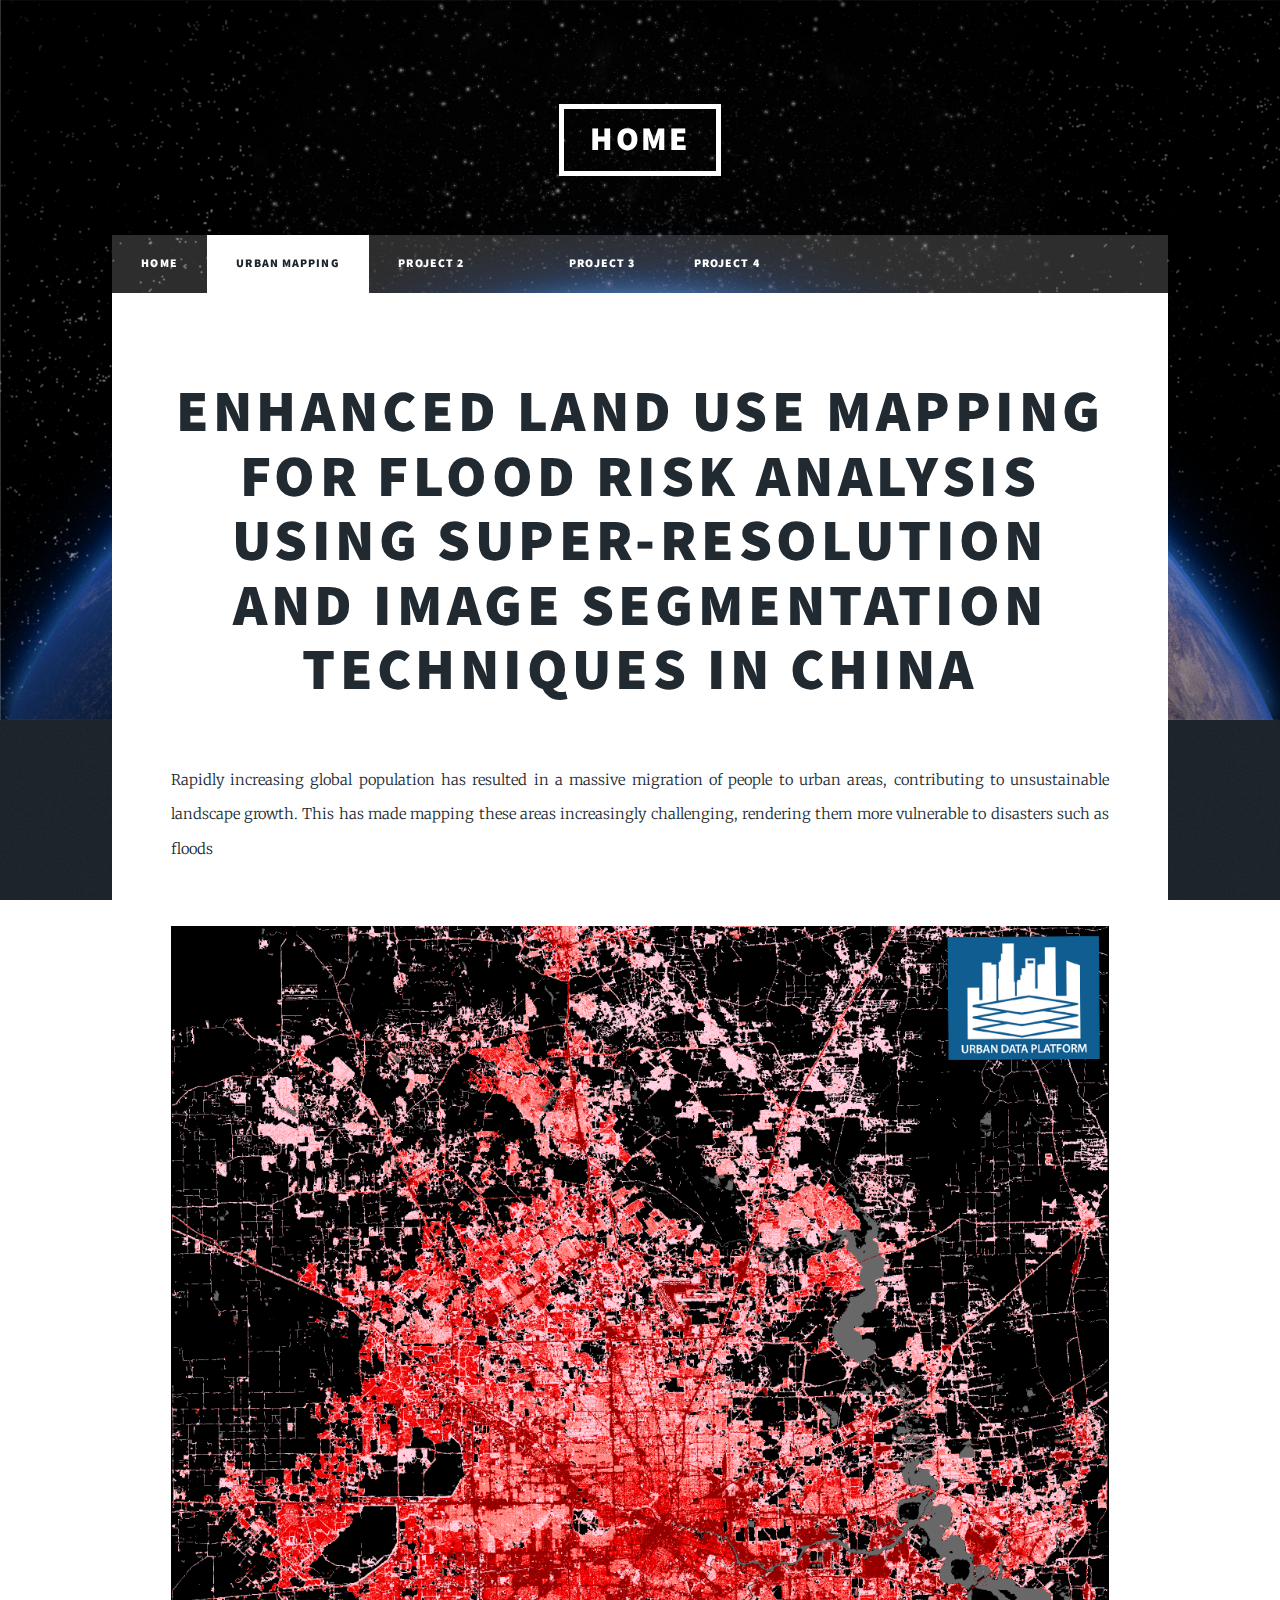
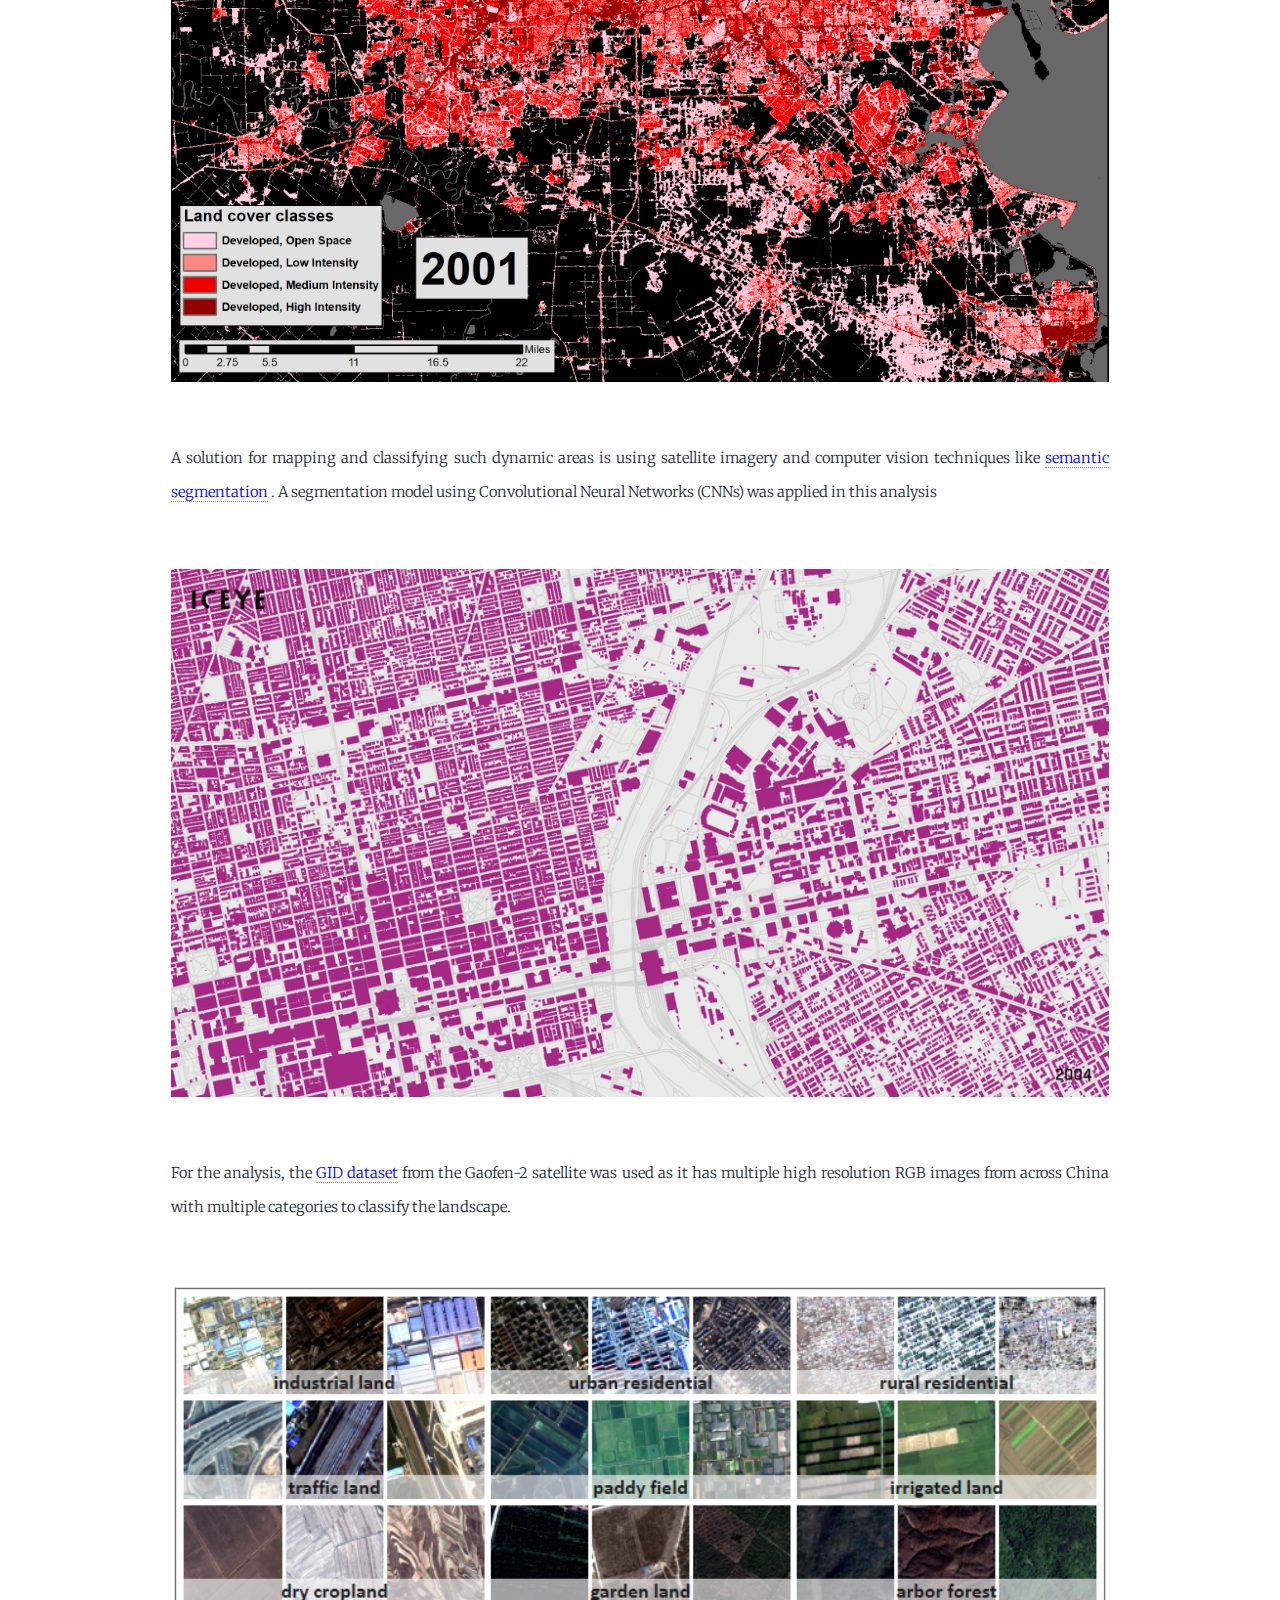
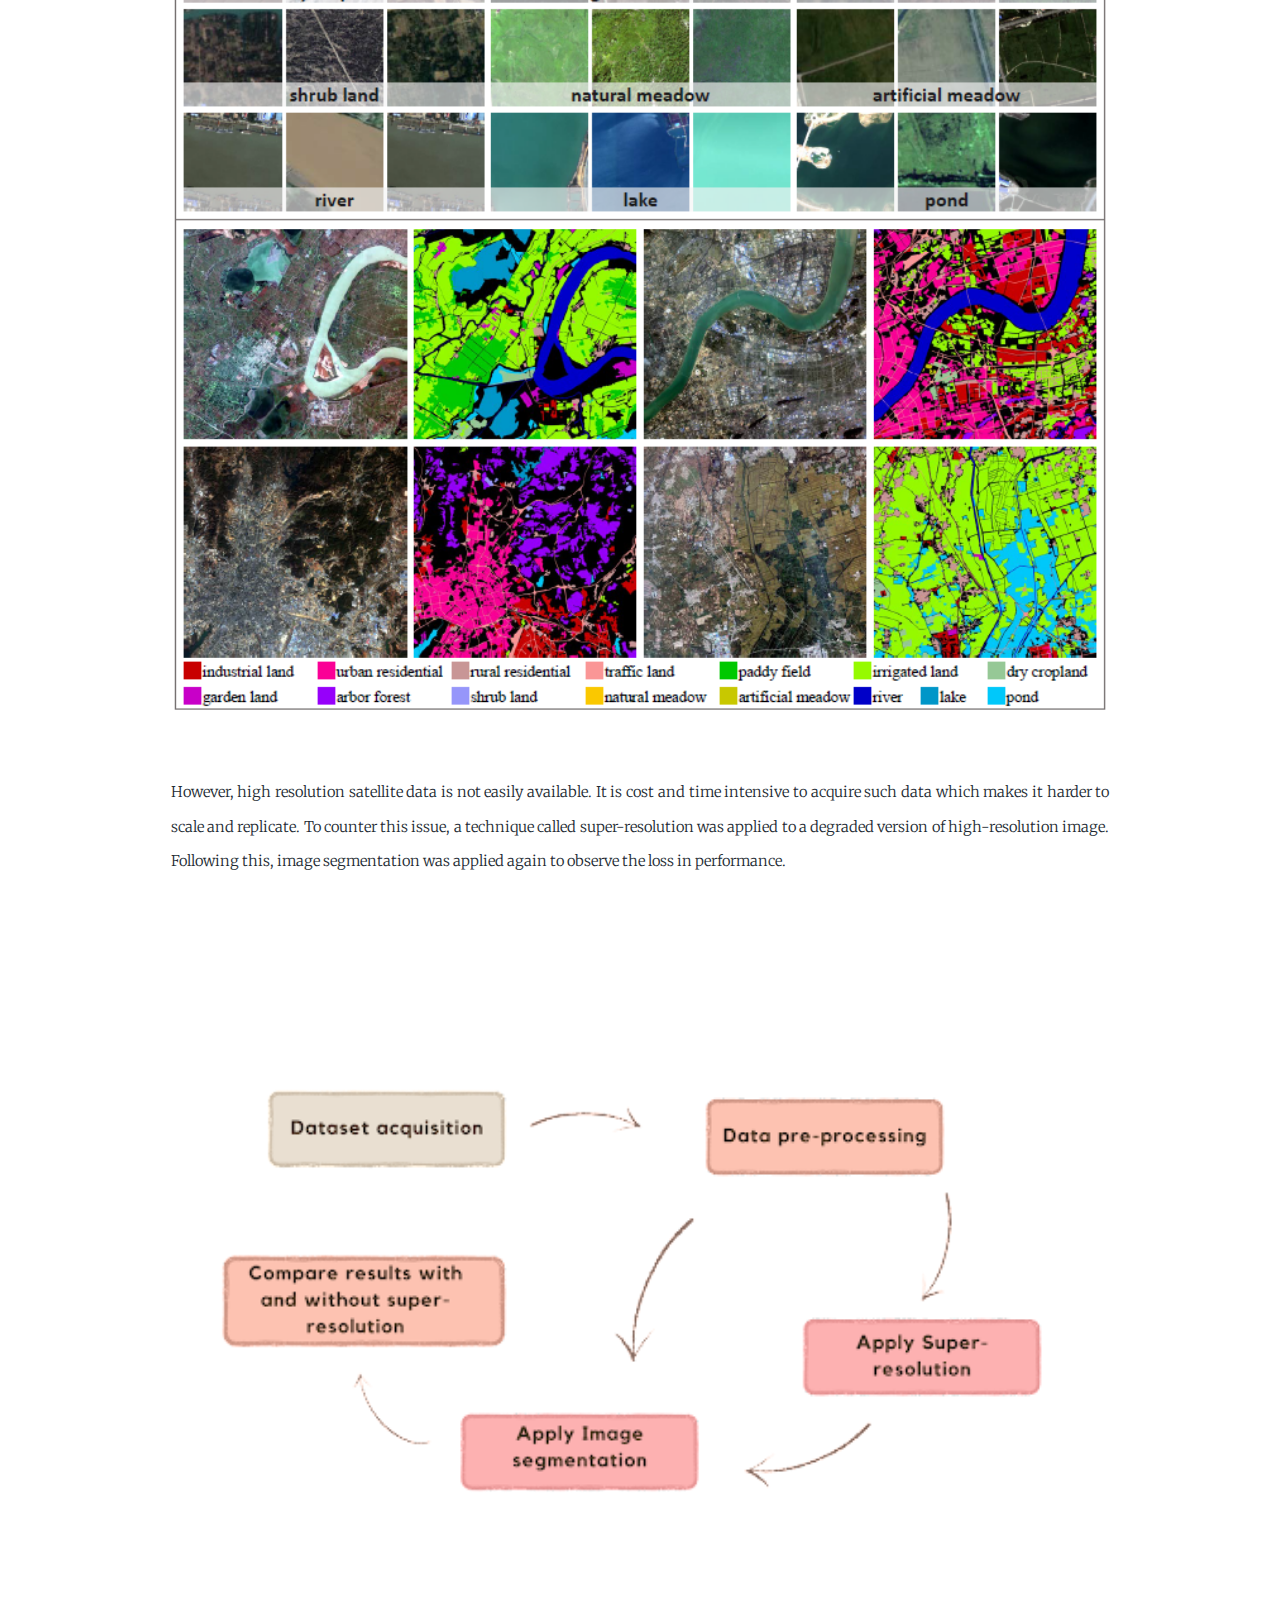
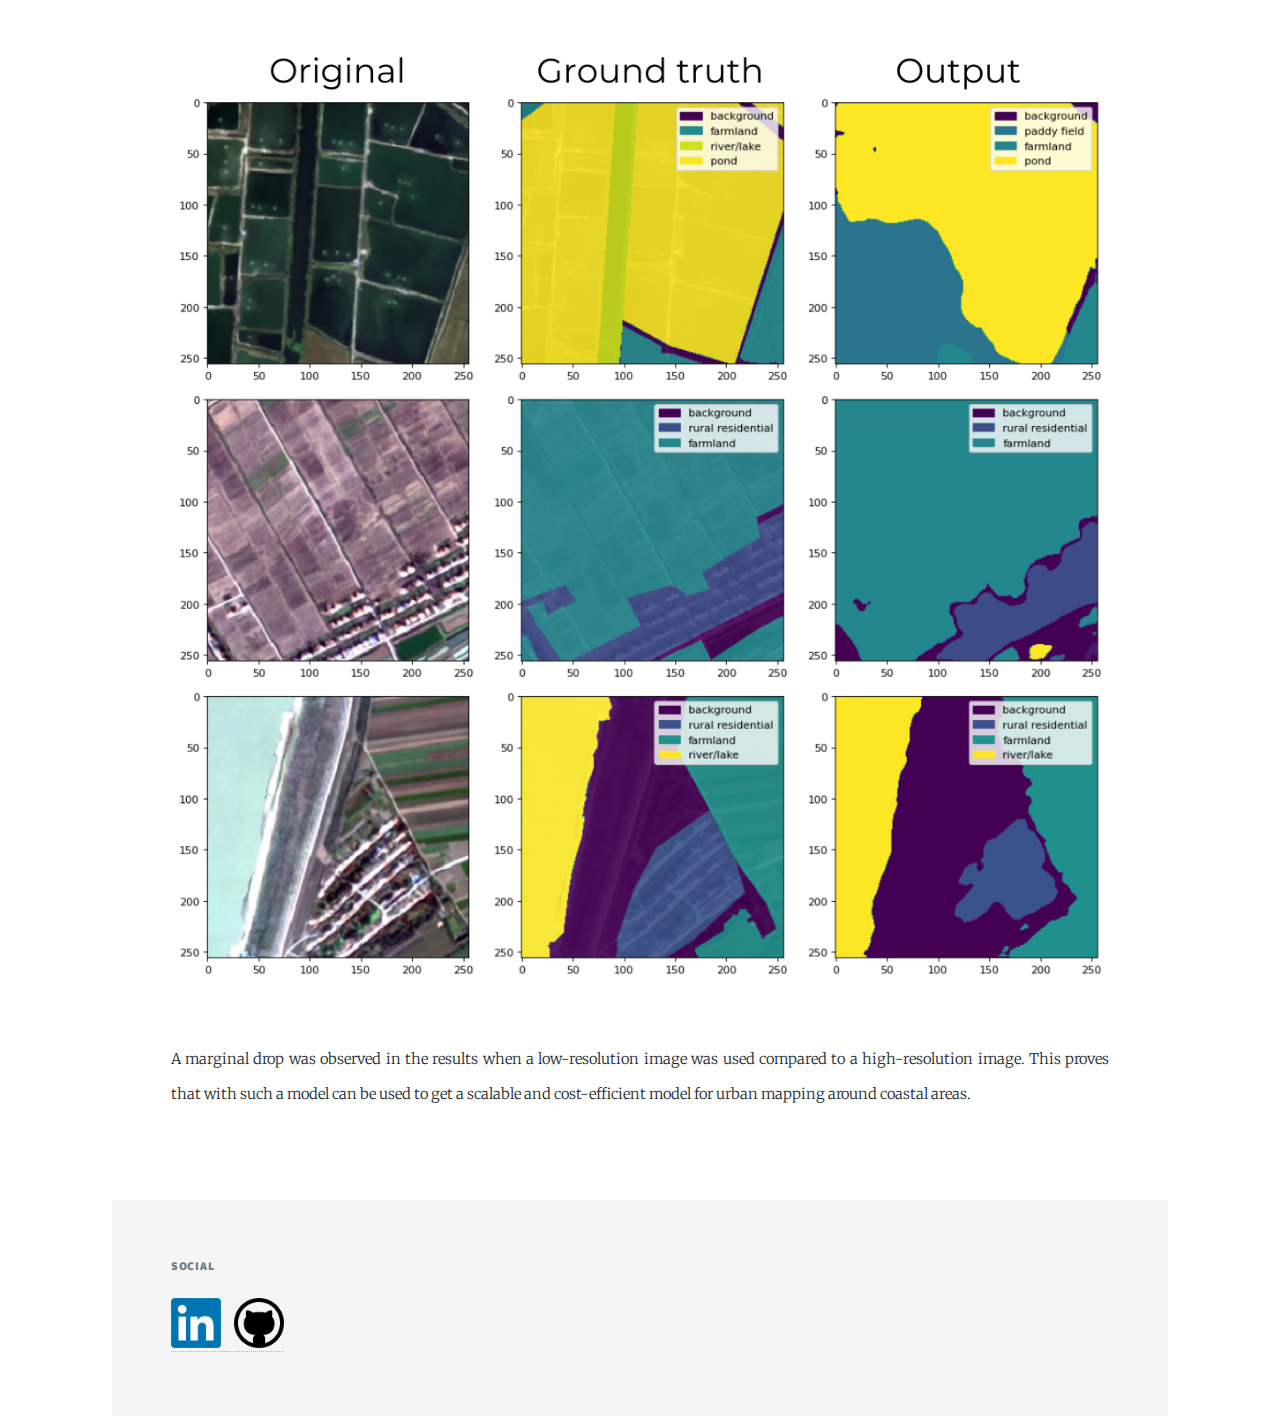
==== commit adaa8fd7: "Update Project 1.html" ====
--- a/Project 1.html
+++ b/Project 1.html
@@ -19,17 +19,17 @@
 
 				<!-- Header -->
 					<header id="header">
-						<a href="index.html" class="logo">Profile</a>
+						<a href="index.html" class="logo">Home</a>
 					</header>
 
 				<!-- Nav -->
 					<nav id="nav">
 						<ul class="links">
-							<li><a href="index.html">Profile</a></li>
-							<li class="active"><a href="Project 1.html">Project 1</a></li>
-							<li><a href="project 2.html">Project 2</a></li>
-							<li><a href="project 3.html">Project 3</a></li>
-							<li><a href="project 4.html">Project 4</a></li>
+							<li><a href="index.html">Home</a></li>
+							<li class="active"><a href="Project 1.html">Urban mapping</a></li>
+							<li><a href="Project 2.html">Project 2</a>Crop classification</li>
+							<li><a href="Project 3.html">Project 3</a>ML</li>
+							<li><a href="Project 4.html">Project 4</a>Astronomy</li>
 						</ul>
 						
 					</nav>
@@ -91,4 +91,4 @@
 			<script src="assets/js/main.js"></script>
 
 	</body>
-</html>+</html>
